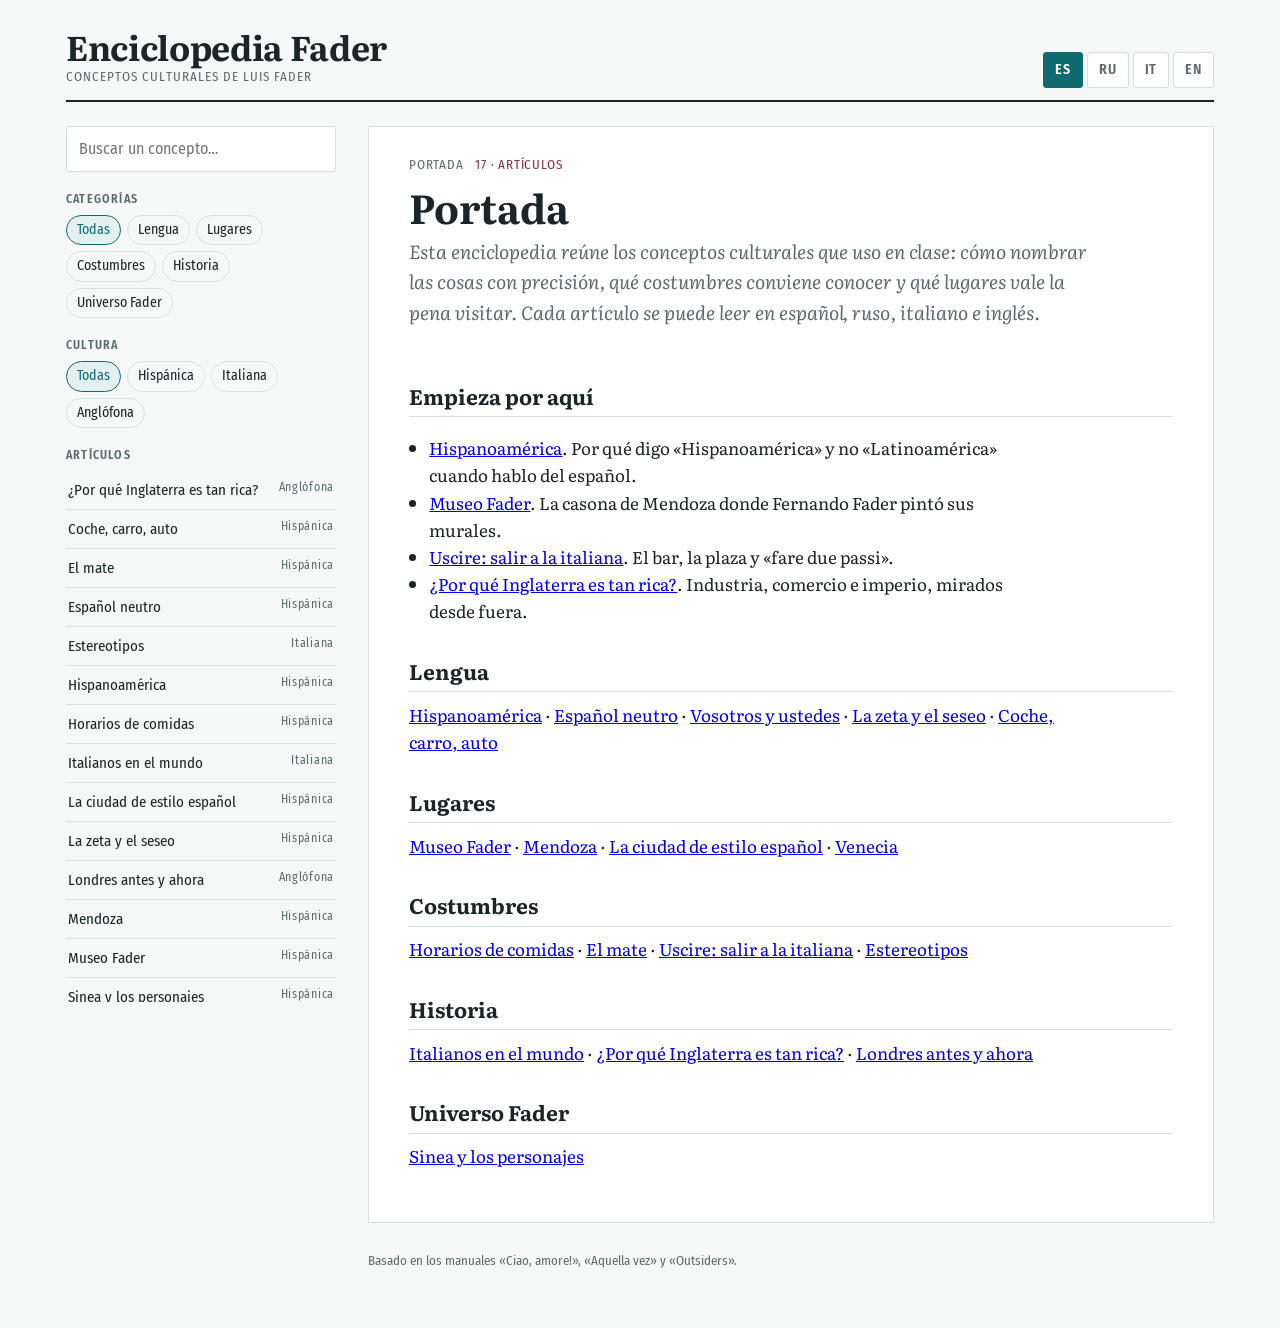
==== index.html @ 4ddae59d "Añade la Enciclopedia Fader Sitio estilo Wikipedia con 17 conceptos culturales en español, ruso, ita" ====
<!doctype html>
<html lang="es">
<head>
<meta charset="utf-8">
<meta name="viewport" content="width=device-width, initial-scale=1, viewport-fit=cover">
<title>Enciclopedia Fader</title>
<link rel="preconnect" href="https://fonts.googleapis.com">
<link rel="stylesheet" href="https://fonts.googleapis.com/css2?family=Literata:ital,opsz,wght@0,7..72,400;0,7..72,600;0,7..72,700;1,7..72,400&family=Fira+Sans+Condensed:wght@400;500;600&display=swap">
<style>
/* Layout: encyclopedia — left index rail (search, categories, entries) + reading column with infobox, like a reference work */
:root{
  --paper:#f6f8f8; --sheet:#ffffff; --ink:#1b2426; --muted:#5b6a6d; --rule:#d5dfe0;
  --lagoon:#0f6b6e; --lagoon-soft:#e3f0f0; --wine:#8a2e3b;
  --serif:"Literata", Georgia, "Times New Roman", serif;
  --ui:"Fira Sans Condensed", "Arial Narrow", system-ui, sans-serif;
}
@media (prefers-color-scheme: dark){:root:not([data-theme="light"]){
  --paper:#111718; --sheet:#182022; --ink:#e4ecec; --muted:#9aabad; --rule:#2c3a3c;
  --lagoon:#5cc3c4; --lagoon-soft:#1d3335; --wine:#e08a96; color-scheme:dark}}
:root[data-theme="dark"]{
  --paper:#111718; --sheet:#182022; --ink:#e4ecec; --muted:#9aabad; --rule:#2c3a3c;
  --lagoon:#5cc3c4; --lagoon-soft:#1d3335; --wine:#e08a96; color-scheme:dark}
*{box-sizing:border-box}
body{background:var(--paper);color:var(--ink);font-family:var(--serif);font-size:17px;line-height:1.6}
.wrap{max-width:1180px;margin:0 auto;padding-left:max(16px,env(safe-area-inset-left,0px));padding-right:max(16px,env(safe-area-inset-right,0px));padding-block:20px 48px}
header.top{display:flex;flex-wrap:wrap;align-items:flex-end;justify-content:space-between;gap:12px 24px;border-bottom:2px solid var(--ink);padding-bottom:12px;margin-bottom:24px}
.brand{display:flex;flex-direction:column;gap:2px;text-decoration:none;color:var(--ink)}
.brand b{font-size:clamp(26px,4vw,34px);font-weight:700;letter-spacing:-.01em;line-height:1.1}
.brand span{font-family:var(--ui);font-size:13px;letter-spacing:.08em;text-transform:uppercase;color:var(--muted)}
.langs{display:flex;gap:4px;font-family:var(--ui)}
.langs button{font:inherit;font-size:14px;font-weight:600;letter-spacing:.06em;border:1px solid var(--rule);background:var(--sheet);color:var(--muted);padding:6px 11px;cursor:pointer;border-radius:3px}
.langs button[aria-pressed="true"]{background:var(--lagoon);border-color:var(--lagoon);color:var(--sheet)}
.langs button:focus-visible,.entry:focus-visible,.chip:focus-visible,a:focus-visible,input:focus-visible{outline:2px solid var(--wine);outline-offset:2px}
.grid{display:grid;grid-template-columns:270px minmax(0,1fr);gap:32px;align-items:start}
@media (max-width:820px){.grid{grid-template-columns:minmax(0,1fr)}}
aside.rail{display:flex;flex-direction:column;gap:18px;font-family:var(--ui);position:sticky;top:calc(env(safe-area-inset-top,0px) + 12px);max-height:calc(100vh - 24px);overflow:auto}
@media (max-width:820px){aside.rail{position:static;max-height:none}}
.search{width:100%;font:inherit;font-size:16px;padding:9px 12px;border:1px solid var(--rule);background:var(--sheet);color:var(--ink);border-radius:3px}
.label{font-size:12px;font-weight:600;letter-spacing:.1em;text-transform:uppercase;color:var(--muted);margin:0 0 6px}
.chips{display:flex;flex-wrap:wrap;gap:6px}
.chip{font:inherit;font-size:14px;border:1px solid var(--rule);background:transparent;color:var(--ink);padding:3px 10px;border-radius:999px;cursor:pointer}
.chip[aria-pressed="true"]{background:var(--lagoon-soft);border-color:var(--lagoon);color:var(--lagoon)}
.entries{list-style:none;margin:0;padding:0;display:flex;flex-direction:column}
.entry{display:flex;justify-content:space-between;gap:8px;width:100%;text-align:left;font:inherit;font-size:15px;background:none;border:0;border-bottom:1px solid var(--rule);padding:7px 2px;color:var(--ink);cursor:pointer}
.entry small{color:var(--muted);font-size:12px;letter-spacing:.06em;white-space:nowrap}
.entry[aria-current="true"]{color:var(--lagoon);font-weight:600}
.empty{color:var(--muted);font-size:14px;padding:8px 0}
main article{background:var(--sheet);border:1px solid var(--rule);padding:28px clamp(18px,4vw,40px) 36px;min-width:0}
.crumb{font-family:var(--ui);font-size:13px;letter-spacing:.06em;text-transform:uppercase;color:var(--muted);display:flex;flex-wrap:wrap;gap:6px 12px}
.crumb .tag{color:var(--wine)}
h1{font-size:clamp(28px,4.4vw,40px);line-height:1.15;margin:8px 0 6px;text-wrap:balance;font-weight:700}
.lede{font-size:19px;color:var(--muted);font-style:italic;margin:0 0 22px;max-width:62ch}
.body{display:flow-root}
.infobox{float:right;width:min(280px,100%);margin:0 0 18px 26px;border:1px solid var(--rule);background:var(--paper);font-family:var(--ui);font-size:14px}
@media (max-width:560px){.infobox{float:none;margin:0 0 18px}}
.infobox h3{margin:0;padding:8px 12px;background:var(--lagoon);color:var(--sheet);font-size:14px;letter-spacing:.06em;text-transform:uppercase;font-weight:600}
.infobox dl{margin:0;padding:6px 12px 10px;display:grid;grid-template-columns:auto 1fr;gap:6px 12px}
.infobox dt{color:var(--muted)}
.infobox dd{margin:0}
.body p{max-width:66ch;margin:0 0 1em}
.body h2{font-size:21px;margin:1.4em 0 .4em;padding-bottom:4px;border-bottom:1px solid var(--rule);text-wrap:balance}
.body blockquote{margin:1em 0;padding:10px 16px;border-left:3px solid var(--wine);background:var(--lagoon-soft);max-width:62ch}
.body ul{max-width:62ch;padding-left:1.2em}
.see{margin-top:28px;padding-top:12px;border-top:1px solid var(--rule);font-family:var(--ui);font-size:15px;display:flex;flex-wrap:wrap;gap:8px 16px;align-items:baseline}
.see a{color:var(--lagoon);text-decoration:none;border-bottom:1px solid currentColor}
.src{font-family:var(--ui);font-size:13px;color:var(--muted);margin-top:14px}
footer{font-family:var(--ui);font-size:13px;color:var(--muted);margin-top:28px}
@media (prefers-reduced-motion:no-preference){main article{animation:in .25s ease-out}@keyframes in{from{transform:translateY(4px)}to{transform:none}}}
</style>
</head>
<body>
<div class="wrap">
  <header class="top">
    <a class="brand" href="#inicio" id="brand"><b id="siteName">Enciclopedia Fader</b><span id="siteSub"></span></a>
    <div class="langs" role="group" aria-label="Language">
      <button type="button" data-l="es">ES</button>
      <button type="button" data-l="ru">RU</button>
      <button type="button" data-l="it">IT</button>
      <button type="button" data-l="en">EN</button>
    </div>
  </header>
  <div class="grid">
    <aside class="rail">
      <input id="q" class="search" type="search" autocomplete="off">
      <div><p class="label" id="lblCat"></p><div class="chips" id="cats"></div></div>
      <div><p class="label" id="lblCult"></p><div class="chips" id="cults"></div></div>
      <div><p class="label" id="lblList"></p><ul class="entries" id="list"></ul></div>
    </aside>
    <main><article id="art"></article><footer id="foot"></footer></main>
  </div>
</div>

<script>
const UI={
 es:{sub:"Conceptos culturales de Luis Fader",search:"Buscar un concepto…",cat:"Categorías",cult:"Cultura",list:"Artículos",all:"Todas",none:"No hay artículos con ese filtro.",see:"Véase también",src:"Fuente",home:"Portada",foot:"Basado en los manuales «Ciao, amore!», «Aquella vez» y «Outsiders».",
  cats:{lengua:"Lengua",lugares:"Lugares",costumbres:"Costumbres",historia:"Historia",universo:"Universo Fader"},cults:{es:"Hispánica",it:"Italiana",en:"Anglófona"},
  intro:"Esta enciclopedia reúne los conceptos culturales que uso en clase: cómo nombrar las cosas con precisión, qué costumbres conviene conocer y qué lugares vale la pena visitar. Cada artículo se puede leer en español, ruso, italiano e inglés.",
  start:"Empieza por aquí"},
 ru:{sub:"Культурные понятия Луиса Фадера",search:"Найти понятие…",cat:"Разделы",cult:"Культура",list:"Статьи",all:"Все",none:"Нет статей с таким фильтром.",see:"См. также",src:"Источник",home:"Главная",foot:"На основе учебников «Ciao, amore!», «Aquella vez» и «Outsiders».",
  cats:{lengua:"Язык",lugares:"Места",costumbres:"Обычаи",historia:"История",universo:"Мир Фадера"},cults:{es:"Испаноязычная",it:"Итальянская",en:"Англоязычная"},
  intro:"Эта энциклопедия собирает культурные понятия, которые я использую на уроках: как точно называть вещи, какие обычаи полезно знать и какие места стоит посетить. Каждую статью можно прочитать на испанском, русском, итальянском и английском.",
  start:"С чего начать"},
 it:{sub:"Concetti culturali di Luis Fader",search:"Cerca un concetto…",cat:"Categorie",cult:"Cultura",list:"Voci",all:"Tutte",none:"Nessuna voce con questo filtro.",see:"Vedi anche",src:"Fonte",home:"Pagina principale",foot:"Basato sui manuali «Ciao, amore!», «Aquella vez» e «Outsiders».",
  cats:{lengua:"Lingua",lugares:"Luoghi",costumbres:"Costumi",historia:"Storia",universo:"Universo Fader"},cults:{es:"Ispanica",it:"Italiana",en:"Anglofona"},
  intro:"Questa enciclopedia raccoglie i concetti culturali che uso in classe: come chiamare le cose con precisione, quali usanze conviene conoscere e quali luoghi vale la pena visitare. Ogni voce si può leggere in spagnolo, russo, italiano e inglese.",
  start:"Da dove cominciare"},
 en:{sub:"Cultural concepts by Luis Fader",search:"Search a concept…",cat:"Categories",cult:"Culture",list:"Articles",all:"All",none:"No articles match this filter.",see:"See also",src:"Source",home:"Main page",foot:"Based on the textbooks “Ciao, amore!”, “Aquella vez” and “Outsiders”.",
  cats:{lengua:"Language",lugares:"Places",costumbres:"Customs",historia:"History",universo:"Fader universe"},cults:{es:"Hispanic",it:"Italian",en:"English-speaking"},
  intro:"This encyclopedia collects the cultural concepts I use in class: how to name things precisely, which customs are worth knowing and which places are worth visiting. Every article can be read in Spanish, Russian, Italian and English.",
  start:"Start here"}
};

const A=[
{id:"hispanoamerica",cat:"lengua",cult:"es",src:"Aquella vez 1 · Unidad 1, 3 y 4",see:["vosotros-ustedes","seseo","espanol-neutro"],
 box:{es:[["Abarca","Países americanos de lengua española"],["No incluye","Brasil, Haití, Guayana Francesa"],["Términos vecinos","Iberoamérica, Latinoamérica"],["Norma","Diccionario panhispánico de dudas"]],
      ru:[["Охватывает","Испаноязычные страны Америки"],["Не включает","Бразилию, Гаити, Французскую Гвиану"],["Близкие термины","Ибероамерика, Латинская Америка"],["Норма","Diccionario panhispánico de dudas"]],
      it:[["Comprende","Paesi americani di lingua spagnola"],["Non include","Brasile, Haiti, Guyana francese"],["Termini vicini","Iberoamerica, America Latina"],["Norma","Diccionario panhispánico de dudas"]],
      en:[["Covers","Spanish-speaking countries of the Americas"],["Excludes","Brazil, Haiti, French Guiana"],["Related terms","Ibero-America, Latin America"],["Standard","Diccionario panhispánico de dudas"]]},
 t:{es:{h:"Hispanoamérica",l:"Por qué digo «Hispanoamérica» y no «Latinoamérica» cuando hablo del español.",b:`<p>Cuando hablamos de la lengua española, el término preciso es <b>Hispanoamérica</b>: el conjunto de países americanos donde se habla español, de México a Argentina, más Cuba, Puerto Rico y República Dominicana.</p><p><b>Latinoamérica</b> es un concepto más amplio. Reúne a los países americanos de lenguas latinas: español, portugués y francés. Por eso incluye a Brasil y a Haití, donde no se habla español. El término nació en el siglo XIX en el ámbito francés. <b>Iberoamérica</b> suma Hispanoamérica y Brasil, y a veces también España y Portugal.</p><blockquote>La RAE recomienda usar «Hispanoamérica» para referirse solo a los países de lengua española, e «Iberoamérica» si se incluye Brasil.</blockquote><h2>En clase</h2><p>En mis manuales escribo «en España se usa vosotros; en Hispanoamérica, ustedes» o «la zeta se pronuncia como S en Hispanoamérica». Decir «en Latinoamérica» en esas frases sería incorrecto: en Brasil no se dice «ustedes» porque allí se habla portugués.</p>`},
    ru:{h:"Испанская Америка (Hispanoamérica)",l:"Почему, говоря об испанском языке, я говорю «Hispanoamérica», а не «Latinoamérica».",b:`<p>Когда речь идёт об испанском языке, точный термин — <b>Hispanoamérica</b> (Испанская Америка): страны Америки, где говорят по-испански, от Мексики до Аргентины, а также Куба, Пуэрто-Рико и Доминиканская Республика.</p><p><b>Latinoamérica</b> (Латинская Америка) — понятие шире. Оно объединяет страны Америки с романскими языками: испанским, португальским и французским. Поэтому сюда входят Бразилия и Гаити, где по-испански не говорят. Термин возник в XIX веке во французской среде. <b>Iberoamérica</b> (Ибероамерика) — это Испанская Америка плюс Бразилия, иногда также Испания и Португалия.</p><blockquote>Испанская королевская академия рекомендует говорить «Hispanoamérica», когда речь только об испаноязычных странах, и «Iberoamérica», если включается Бразилия.</blockquote><h2>На уроке</h2><p>В учебниках я пишу: «в Испании говорят vosotros, в Испанской Америке — ustedes» или «буква Z в Испанской Америке читается как S». Сказать здесь «в Латинской Америке» было бы неверно: в Бразилии не говорят «ustedes», там говорят по-португальски.</p>`},
    it:{h:"Ispanoamerica",l:"Perché quando parlo dello spagnolo dico «Ispanoamerica» e non «America Latina».",b:`<p>Quando parliamo della lingua spagnola, il termine preciso è <b>Ispanoamerica</b> (in spagnolo <i>Hispanoamérica</i>): l’insieme dei paesi americani in cui si parla spagnolo, dal Messico all’Argentina, più Cuba, Porto Rico e Repubblica Dominicana.</p><p><b>America Latina</b> è un concetto più ampio. Riunisce i paesi americani di lingue neolatine: spagnolo, portoghese e francese. Per questo include il Brasile e Haiti, dove non si parla spagnolo. Il termine nasce nell’Ottocento in ambito francese. <b>Iberoamerica</b> somma l’Ispanoamerica e il Brasile, a volte anche Spagna e Portogallo.</p><blockquote>La Real Academia Española consiglia «Hispanoamérica» per i soli paesi di lingua spagnola e «Iberoamérica» se si include il Brasile.</blockquote><h2>In classe</h2><p>Nei miei manuali scrivo «in Spagna si usa vosotros; in Ispanoamerica, ustedes». Dire qui «in America Latina» sarebbe sbagliato: in Brasile non si dice «ustedes», perché si parla portoghese.</p>`},
    en:{h:"Spanish America (Hispanoamérica)",l:"Why I say “Hispanoamérica” and not “Latin America” when talking about Spanish.",b:`<p>When we talk about the Spanish language, the precise term is <b>Hispanoamérica</b> (Spanish America): the countries of the Americas where Spanish is spoken, from Mexico to Argentina, plus Cuba, Puerto Rico and the Dominican Republic.</p><p><b>Latin America</b> is a broader idea. It groups the American countries that speak Romance languages: Spanish, Portuguese and French. That is why it includes Brazil and Haiti, where Spanish is not spoken. The term was coined in the 19th century in French circles. <b>Ibero-America</b> adds Brazil to Spanish America, and sometimes Spain and Portugal too.</p><blockquote>The Royal Spanish Academy recommends “Hispanoamérica” for the Spanish-speaking countries only, and “Iberoamérica” when Brazil is included.</blockquote><h2>In class</h2><p>In my textbooks I write “Spain uses vosotros; Spanish America uses ustedes”. Saying “Latin America” there would be wrong: nobody in Brazil says “ustedes”, because Brazilians speak Portuguese.</p>`}}},

{id:"museo-fader",cat:"lugares",cult:"es",src:"Gobierno de Mendoza",see:["mendoza","sinea"],
 box:{es:[["Nombre oficial","Museo Provincial de Bellas Artes Emiliano Guiñazú – Casa de Fader"],["Lugar","Mayor Drummond, Luján de Cuyo (Mendoza)"],["Casa","Construida en 1892"],["Murales","Fernando Fader, 1905–1906"],["Museo desde","1951"]],
      ru:[["Название","Провинциальный музей изящных искусств им. Эмилиано Гиньясу – Дом Фадера"],["Место","Майор-Драммонд, Лухан-де-Куйо (Мендоса)"],["Дом","Построен в 1892 г."],["Фрески","Фернандо Фадер, 1905–1906"],["Музей с","1951 г."]],
      it:[["Nome ufficiale","Museo Provincial de Bellas Artes Emiliano Guiñazú – Casa de Fader"],["Luogo","Mayor Drummond, Luján de Cuyo (Mendoza)"],["Casa","Costruita nel 1892"],["Murales","Fernando Fader, 1905–1906"],["Museo dal","1951"]],
      en:[["Official name","Emiliano Guiñazú Provincial Fine Arts Museum – Fader House"],["Location","Mayor Drummond, Luján de Cuyo (Mendoza)"],["House","Built in 1892"],["Murals","Fernando Fader, 1905–1906"],["Museum since","1951"]]},
 t:{es:{h:"Museo Fader",l:"La casona de Mendoza donde Fernando Fader pintó sus murales.",b:`<p>El <b>Museo Emiliano Guiñazú – Casa de Fader</b> está en Mayor Drummond, Luján de Cuyo, en la provincia de Mendoza (Argentina). Es una casona de fin del siglo XIX que el terrateniente Emiliano Guiñazú usaba como casa de verano, rodeada de un gran parque.</p><p>Entre 1905 y 1906 el pintor <b>Fernando Fader</b> decoró la casa con murales en el hall y en la piscina interior. Fader había nacido en Burdeos en 1882 y llegó a Mendoza de niño. Mientras pintaba, conoció a Adela Guiñazú, la hija del dueño, y se casó con ella.</p><p>En 1940 la viuda de Guiñazú donó la casa a la provincia. El museo abrió en 1951 y hoy conserva la colección más grande de obras de Fader. Estuvo cerrado desde 2012 por el deterioro del edificio y reabrió tras una larga restauración.</p><h2>Por qué lo menciono</h2><p>Comparto el apellido Fader, así que el museo es para mí un lugar especial. Además es un buen ejemplo para hablar de arte, inmigración europea y patrimonio en Hispanoamérica.</p>`},
    ru:{h:"Музей Фадера",l:"Усадьба в Мендосе, где Фернандо Фадер написал свои фрески.",b:`<p><b>Музей Эмилиано Гиньясу – Дом Фадера</b> находится в Майор-Драммонде (Лухан-де-Куйо, провинция Мендоса, Аргентина). Это усадьба конца XIX века с большим парком, которую землевладелец Эмилиано Гиньясу использовал как летний дом.</p><p>В 1905–1906 годах художник <b>Фернандо Фадер</b> расписал фресками холл и внутренний бассейн. Фадер родился в Бордо в 1882 году и ребёнком приехал в Мендосу. Работая в доме, он познакомился с дочерью хозяина, Аделой Гиньясу, и женился на ней.</p><p>В 1940 году вдова Гиньясу подарила дом провинции. Музей открылся в 1951 году и хранит самую большую коллекцию работ Фадера. С 2012 года он был закрыт из-за состояния здания и открылся снова после долгой реставрации.</p><h2>Почему я о нём говорю</h2><p>У меня та же фамилия — Фадер, поэтому этот музей для меня особенный. Кроме того, это хороший повод поговорить об искусстве, европейской иммиграции и культурном наследии Испанской Америки.</p>`},
    it:{h:"Museo Fader",l:"La villa di Mendoza dove Fernando Fader dipinse i suoi murales.",b:`<p>Il <b>Museo Emiliano Guiñazú – Casa de Fader</b> si trova a Mayor Drummond, Luján de Cuyo, nella provincia di Mendoza (Argentina). È una villa di fine Ottocento, circondata da un grande parco, che il proprietario terriero Emiliano Guiñazú usava come casa estiva.</p><p>Tra il 1905 e il 1906 il pittore <b>Fernando Fader</b> decorò l’atrio e la piscina interna con dei murales. Fader era nato a Bordeaux nel 1882 ed era arrivato a Mendoza da bambino. Mentre dipingeva conobbe Adela Guiñazú, la figlia del proprietario, e la sposò.</p><p>Nel 1940 la vedova di Guiñazú donò la casa alla provincia. Il museo aprì nel 1951 e oggi conserva la più grande collezione di opere di Fader. Chiuso dal 2012 per il degrado dell’edificio, ha riaperto dopo un lungo restauro.</p><h2>Perché lo cito</h2><p>Porto anch’io il cognome Fader, quindi per me è un luogo speciale. È anche un buon esempio per parlare di arte, emigrazione europea e patrimonio in Ispanoamerica.</p>`},
    en:{h:"Fader Museum",l:"The Mendoza mansion where Fernando Fader painted his murals.",b:`<p>The <b>Emiliano Guiñazú Museum – Fader House</b> is in Mayor Drummond, Luján de Cuyo, in the province of Mendoza, Argentina. It is a late-19th-century mansion with a large park, which the landowner Emiliano Guiñazú used as a summer house.</p><p>In 1905–1906 the painter <b>Fernando Fader</b> decorated the hall and the indoor pool with murals. Fader was born in Bordeaux in 1882 and came to Mendoza as a child. While working there he met the owner’s daughter, Adela Guiñazú, and married her.</p><p>In 1940 Guiñazú’s widow donated the house to the province. The museum opened in 1951 and holds the largest collection of Fader’s work. It was closed from 2012 because of the state of the building and reopened after a long restoration.</p><h2>Why I mention it</h2><p>I share the surname Fader, so the museum is special to me. It is also a good way into art, European immigration and heritage in Spanish America.</p>`}}},

{id:"mendoza",cat:"lugares",cult:"es",src:"Ciao, amore! A1 · Unità 2; Outsiders · Unit 10",see:["museo-fader","italiani-nel-mondo"],
 box:{es:[["País","Argentina"],["Paisaje","Cordillera de los Andes, viñedos"],["Vino","Malbec"],["En los manuales","Ciudad natal de Roberto y de Luciano"]],ru:[["Страна","Аргентина"],["Пейзаж","Анды, виноградники"],["Вино","Мальбек"],["В учебниках","Родной город Роберто и Лучано"]],it:[["Paese","Argentina"],["Paesaggio","Cordigliera delle Ande, vigneti"],["Vino","Malbec"],["Nei manuali","Città natale di Roberto e Luciano"]],en:[["Country","Argentina"],["Landscape","The Andes, vineyards"],["Wine","Malbec"],["In the textbooks","Home town of Roberto and Luciano"]]},
 t:{es:{h:"Mendoza",l:"Montañas, viñedos y sol: la ciudad que aparece en los tres manuales.",b:`<p>Mendoza está al oeste de Argentina, al pie de la cordillera de los Andes. Cerca está el Aconcagua, la montaña más alta de América. La región es famosa por sus viñedos y por el vino <b>Malbec</b>.</p><p>Es una ciudad seca y luminosa, con mucho sol, plazas, parques y acequias en las calles. En el manual de italiano Roberto la resume así: Venecia es mágica, Roma es antigua y Mendoza es luminosa.</p><p>En <i>Outsiders</i>, Luciano compara Mendoza con Londres: es más pequeña, más tranquila, más soleada y más seca, y las montañas están mucho más cerca.</p>`},
    ru:{h:"Мендоса",l:"Горы, виноградники и солнце: город, который есть во всех трёх учебниках.",b:`<p>Мендоса находится на западе Аргентины, у подножия Анд. Рядом — Аконкагуа, самая высокая гора Америки. Регион знаменит виноградниками и вином <b>мальбек</b>.</p><p>Это сухой и светлый город: много солнца, площадей, парков и оросительных канавок вдоль улиц. В учебнике итальянского Роберто говорит: Венеция волшебная, Рим древний, а Мендоса светлая.</p><p>В <i>Outsiders</i> Лучано сравнивает Мендосу с Лондоном: она меньше, тише, солнечнее и суше, а горы гораздо ближе.</p>`},
    it:{h:"Mendoza",l:"Montagne, vigneti e sole: la città che compare in tutti e tre i manuali.",b:`<p>Mendoza si trova nell’ovest dell’Argentina, ai piedi della Cordigliera delle Ande. Vicino c’è l’Aconcagua, la montagna più alta d’America. La regione è famosa per i vigneti e per il vino <b>Malbec</b>.</p><p>È una città secca e luminosa, con molto sole, piazze, parchi e canaletti d’irrigazione lungo le strade. Nel manuale d’italiano Roberto la riassume così: Venezia è magica, Roma è antica e Mendoza è luminosa.</p><p>In <i>Outsiders</i> Luciano confronta Mendoza con Londra: è più piccola, più tranquilla, più soleggiata e più secca, e le montagne sono molto più vicine.</p>`},
    en:{h:"Mendoza",l:"Mountains, vineyards and sun: the city that appears in all three textbooks.",b:`<p>Mendoza lies in western Argentina, at the foot of the Andes. Aconcagua, the highest mountain in the Americas, is nearby. The region is famous for its vineyards and its <b>Malbec</b> wine.</p><p>It is a dry, bright city with lots of sun, squares, parks and irrigation channels along the streets. In the Italian textbook Roberto sums it up: Venice is magical, Rome is ancient and Mendoza is bright.</p><p>In <i>Outsiders</i>, Luciano compares Mendoza with London: it is smaller, quieter, sunnier and drier, and the mountains are much closer.</p>`}}},

{id:"espanol-neutro",cat:"lengua",cult:"es",src:"Aquella vez 1 · Prólogo",see:["hispanoamerica","lexico"],
 box:{es:[["Qué es","Una variedad sin marcas locales fuertes"],["Para qué","Que todo estudiante se sienta cómodo"]],ru:[["Что это","Вариант без ярких местных черт"],["Зачем","Чтобы любому ученику было удобно"]],it:[["Che cos’è","Una varietà senza tratti locali forti"],["A che serve","Far sentire a suo agio ogni studente"]],en:[["What it is","A variety without strong local features"],["Purpose","Every learner can feel at home"]]},
 t:{es:{h:"Español neutro",l:"Por qué mis manuales no eligen el español de un solo país.",b:`<p>El español se habla en más de veinte países y en cada uno hay diferencias de vocabulario, pronunciación y gramática. En <i>Aquella vez</i> elegí un <b>español neutro</b>: frases que se entienden en Madrid, en Ciudad de México y en Buenos Aires.</p><p>Neutro no significa artificial. Explico las diferencias cuando aparecen (vosotros y ustedes, coche y auto, la pronunciación de la zeta), para que el estudiante sepa que existen y pueda elegir su variante preferida.</p>`},
    ru:{h:"Нейтральный испанский",l:"Почему мои учебники не выбирают испанский одной страны.",b:`<p>На испанском говорят больше чем в двадцати странах, и в каждой есть различия в лексике, произношении и грамматике. В <i>Aquella vez</i> я выбрал <b>нейтральный испанский</b>: фразы, понятные и в Мадриде, и в Мехико, и в Буэнос-Айресе.</p><p>Нейтральный не значит искусственный. Я объясняю различия, когда они встречаются (vosotros и ustedes, coche и auto, произношение Z), чтобы ученик знал о них и мог выбрать свой вариант.</p>`},
    it:{h:"Spagnolo neutro",l:"Perché i miei manuali non scelgono lo spagnolo di un solo paese.",b:`<p>Lo spagnolo si parla in più di venti paesi e ognuno ha differenze di lessico, pronuncia e grammatica. In <i>Aquella vez</i> ho scelto uno <b>spagnolo neutro</b>: frasi che si capiscono a Madrid, a Città del Messico e a Buenos Aires.</p><p>Neutro non vuol dire artificiale. Spiego le differenze quando compaiono (vosotros e ustedes, coche e auto, la pronuncia della zeta), così lo studente sa che esistono e può scegliere la sua variante.</p>`},
    en:{h:"Neutral Spanish",l:"Why my textbooks don’t pick the Spanish of a single country.",b:`<p>Spanish is spoken in more than twenty countries, each with differences in vocabulary, pronunciation and grammar. In <i>Aquella vez</i> I chose a <b>neutral Spanish</b>: sentences understood in Madrid, Mexico City and Buenos Aires alike.</p><p>Neutral does not mean artificial. I explain the differences as they come up (vosotros and ustedes, coche and auto, how to say Z) so learners know they exist and can choose their preferred variety.</p>`}}},

{id:"vosotros-ustedes",cat:"lengua",cult:"es",src:"Aquella vez 1 · Unidad 1 y 3",see:["hispanoamerica","seseo"],
 box:{es:[["España","vosotros (informal) · ustedes (formal)"],["Hispanoamérica","ustedes para todo plural"]],ru:[["Испания","vosotros (на «ты») · ustedes (вежливо)"],["Испанская Америка","ustedes для любого множественного"]],it:[["Spagna","vosotros (informale) · ustedes (formale)"],["Ispanoamerica","ustedes per ogni plurale"]],en:[["Spain","vosotros (informal) · ustedes (formal)"],["Spanish America","ustedes for every plural"]]},
 t:{es:{h:"Vosotros y ustedes",l:"La gran diferencia gramatical entre España e Hispanoamérica.",b:`<p>En España, para hablar con dos o más amigos se usa <b>vosotros</b>: «¿Vosotros sois de Madrid?». <b>Ustedes</b> queda para situaciones formales.</p><p>En Hispanoamérica, <b>ustedes</b> se usa siempre para varias personas, con amigos o con desconocidos: «¿Ustedes son de Lima?». Vosotros prácticamente no se usa.</p><h2>Usted</h2><p>Con una sola persona, <b>usted</b> es la forma de respeto: con una persona mayor, con un profesor, en una tienda o en una entrevista.</p>`},
    ru:{h:"Vosotros и ustedes",l:"Главное грамматическое различие между Испанией и Испанской Америкой.",b:`<p>В Испании к двум и более друзьям обращаются <b>vosotros</b>: «¿Vosotros sois de Madrid?». <b>Ustedes</b> используют в официальной обстановке.</p><p>В Испанской Америке для нескольких людей всегда говорят <b>ustedes</b>, и с друзьями, и с незнакомыми: «¿Ustedes son de Lima?». Vosotros там почти не употребляют.</p><h2>Usted</h2><p>К одному человеку вежливо обращаются <b>usted</b>, как русское «вы»: к пожилому человеку, к преподавателю, в магазине или на собеседовании.</p>`},
    it:{h:"Vosotros e ustedes",l:"La grande differenza grammaticale tra Spagna e Ispanoamerica.",b:`<p>In Spagna, per parlare con due o più amici si usa <b>vosotros</b>, come il nostro «voi»: «¿Vosotros sois de Madrid?». <b>Ustedes</b> resta per le situazioni formali.</p><p>In Ispanoamerica si usa sempre <b>ustedes</b> per più persone, con amici o sconosciuti: «¿Ustedes son de Lima?». Vosotros praticamente non si usa.</p><h2>Usted</h2><p>Con una sola persona, <b>usted</b> è la forma di cortesia, come il nostro «Lei»: con una persona anziana, un professore, in un negozio.</p>`},
    en:{h:"Vosotros and ustedes",l:"The big grammar difference between Spain and Spanish America.",b:`<p>In Spain, you use <b>vosotros</b> to talk to two or more friends: “¿Vosotros sois de Madrid?”. <b>Ustedes</b> is kept for formal situations.</p><p>In Spanish America, <b>ustedes</b> is always used for several people, friends or strangers: “¿Ustedes son de Lima?”. Vosotros is practically never heard.</p><h2>Usted</h2><p>With one person, <b>usted</b> is the polite form: with an older person, a teacher, in a shop or at an interview.</p>`}}},

{id:"seseo",cat:"lengua",cult:"es",src:"Aquella vez 1 · Unidad 1 (El abecedario)",see:["vosotros-ustedes","hispanoamerica"],
 box:{es:[["Zeta en España","Como TH inglesa (zapato)"],["Zeta en Hispanoamérica","Como S (sapato)"],["Afecta a","z, y c ante e, i"]],ru:[["Z в Испании","Как английское TH"],["Z в Испанской Америке","Как S"],["Касается","z, а также c перед e, i"]],it:[["Zeta in Spagna","Come la TH inglese"],["Zeta in Ispanoamerica","Come una S"],["Riguarda","z, e c davanti a e, i"]],en:[["Z in Spain","Like English TH"],["Z in Spanish America","Like S"],["Applies to","z, and c before e, i"]]},
 t:{es:{h:"La zeta y el seseo",l:"Una letra, dos pronunciaciones correctas.",b:`<p>En gran parte de España la <b>z</b> (y la <b>c</b> ante e, i) se pronuncia con la lengua entre los dientes, como la TH del inglés <i>think</i>: <i>zapato, cena, cielo</i>.</p><p>En Hispanoamérica, en Canarias y en partes de Andalucía esas letras suenan como <b>S</b>. Este fenómeno se llama <b>seseo</b>, y por eso <i>casa</i> y <i>caza</i> suenan igual.</p><p>Las dos pronunciaciones son correctas. Lo importante es elegir una y ser coherente.</p>`},
    ru:{h:"Буква Z и сесео",l:"Одна буква, два правильных произношения.",b:`<p>В большей части Испании <b>z</b> (и <b>c</b> перед e, i) произносится с языком между зубами, как английское TH в <i>think</i>: <i>zapato, cena, cielo</i>.</p><p>В Испанской Америке, на Канарах и в части Андалусии эти буквы звучат как <b>S</b>. Это явление называется <b>сесео</b> (seseo), поэтому <i>casa</i> («дом») и <i>caza</i> («охота») звучат одинаково.</p><p>Оба варианта правильные. Важно выбрать один и придерживаться его.</p>`},
    it:{h:"La zeta e il seseo",l:"Una lettera, due pronunce corrette.",b:`<p>In gran parte della Spagna la <b>z</b> (e la <b>c</b> davanti a e, i) si pronuncia con la lingua tra i denti, come la TH dell’inglese <i>think</i>: <i>zapato, cena, cielo</i>.</p><p>In Ispanoamerica, nelle Canarie e in parte dell’Andalusia queste lettere suonano come una <b>S</b>. Il fenomeno si chiama <b>seseo</b>: per questo <i>casa</i> e <i>caza</i> («caccia») suonano uguali.</p><p>Entrambe le pronunce sono corrette. L’importante è sceglierne una ed essere coerenti. Attenzione: la zeta spagnola non suona mai come la z italiana di <i>pizza</i>.</p>`},
    en:{h:"The letter Z and seseo",l:"One letter, two correct pronunciations.",b:`<p>In most of Spain, <b>z</b> (and <b>c</b> before e, i) is said with the tongue between the teeth, like the TH in <i>think</i>: <i>zapato, cena, cielo</i>.</p><p>In Spanish America, the Canary Islands and parts of Andalusia these letters sound like <b>S</b>. This is called <b>seseo</b>, which is why <i>casa</i> (house) and <i>caza</i> (hunting) sound the same.</p><p>Both are correct. What matters is choosing one and being consistent.</p>`}}},

{id:"lexico",cat:"lengua",cult:"es",src:"Aquella vez 1 · Unidad 1",see:["espanol-neutro","hispanoamerica"],
 box:{es:[["España","coche"],["México","carro"],["Argentina","auto"]],ru:[["Испания","coche"],["Мексика","carro"],["Аргентина","auto"]],it:[["Spagna","coche"],["Messico","carro"],["Argentina","auto"]],en:[["Spain","coche"],["Mexico","carro"],["Argentina","auto"]]},
 t:{es:{h:"Coche, carro, auto",l:"El español no es igual en todos los países.",b:`<p>Una misma cosa puede tener nombres distintos según el país. El ejemplo clásico es el automóvil: <b>coche</b> en España, <b>carro</b> en México y <b>auto</b> en Argentina.</p><p>Pasa lo mismo con muchas palabras de la vida diaria: <i>ordenador</i> y <i>computadora</i>, <i>móvil</i> y <i>celular</i>, <i>zumo</i> y <i>jugo</i>, <i>patata</i> y <i>papa</i>, <i>mantequilla</i> y <i>manteca</i>. En mis manuales aparecen las dos formas para que el estudiante entienda a todos.</p>`},
    ru:{h:"Coche, carro, auto",l:"Испанский звучит по-разному в разных странах.",b:`<p>Одна и та же вещь может называться по-разному в зависимости от страны. Классический пример — машина: <b>coche</b> в Испании, <b>carro</b> в Мексике и <b>auto</b> в Аргентине.</p><p>Так же с многими бытовыми словами: <i>ordenador</i> и <i>computadora</i> (компьютер), <i>móvil</i> и <i>celular</i> (мобильный), <i>zumo</i> и <i>jugo</i> (сок), <i>patata</i> и <i>papa</i> (картофель). В учебниках я даю оба варианта, чтобы ученик понимал всех.</p>`},
    it:{h:"Coche, carro, auto",l:"Lo spagnolo non è uguale in tutti i paesi.",b:`<p>La stessa cosa può avere nomi diversi a seconda del paese. L’esempio classico è l’automobile: <b>coche</b> in Spagna, <b>carro</b> in Messico e <b>auto</b> in Argentina.</p><p>Succede con molte parole quotidiane: <i>ordenador</i> e <i>computadora</i> (computer), <i>móvil</i> e <i>celular</i> (cellulare), <i>zumo</i> e <i>jugo</i> (succo), <i>patata</i> e <i>papa</i>. Nei miei manuali compaiono entrambe le forme.</p>`},
    en:{h:"Coche, carro, auto",l:"Spanish is not the same in every country.",b:`<p>The same thing can have different names depending on the country. The classic example is the car: <b>coche</b> in Spain, <b>carro</b> in Mexico and <b>auto</b> in Argentina.</p><p>The same happens with many everyday words: <i>ordenador</i> and <i>computadora</i> (computer), <i>móvil</i> and <i>celular</i> (mobile phone), <i>zumo</i> and <i>jugo</i> (juice), <i>patata</i> and <i>papa</i> (potato). My textbooks give both forms so learners understand everyone.</p>`}}},

{id:"horarios",cat:"costumbres",cult:"es",src:"Aquella vez 1 · Unidad 2 y 3",see:["mate","ciudad-hispana"],
 box:{es:[["Almuerzo en España","13:30–15:30"],["Almuerzo en Hispanoamérica","12:00–14:00"],["Cena en España","21:00–23:00"],["Cena en Hispanoamérica","19:00–21:00"],["Merienda","España, Argentina, Uruguay"]],ru:[["Обед в Испании","13:30–15:30"],["Обед в Исп. Америке","12:00–14:00"],["Ужин в Испании","21:00–23:00"],["Ужин в Исп. Америке","19:00–21:00"],["Полдник","Испания, Аргентина, Уругвай"]],it:[["Pranzo in Spagna","13:30–15:30"],["Pranzo in Ispanoamerica","12:00–14:00"],["Cena in Spagna","21:00–23:00"],["Cena in Ispanoamerica","19:00–21:00"],["Merienda","Spagna, Argentina, Uruguay"]],en:[["Lunch in Spain","13:30–15:30"],["Lunch in Spanish America","12:00–14:00"],["Dinner in Spain","21:00–23:00"],["Dinner in Spanish America","19:00–21:00"],["Merienda","Spain, Argentina, Uruguay"]]},
 t:{es:{h:"Horarios de comidas",l:"Por qué en España se cena tan tarde.",b:`<p>En el mundo hispanohablante se come a horas diferentes. En <b>España</b> se almuerza tarde, entre las 13:30 y las 15:30, y se cena muy tarde, entre las 21:00 y las 23:00. En <b>Hispanoamérica</b> se almuerza entre las 12:00 y las 14:00 y se cena antes, entre las 19:00 y las 21:00.</p><p>Una razón es el reloj: España usa el horario de Europa Central, aunque geográficamente le correspondería otro. Por eso el sol se pone tarde y en verano se cena con luz.</p><h2>La merienda</h2><p>En España, Argentina y Uruguay es común la <b>merienda</b>, entre las 17:00 y las 19:00: café, té o leche con galletas o un bocadillo. En México o Colombia no es tan habitual.</p>`},
    ru:{h:"Время приёма пищи",l:"Почему в Испании ужинают так поздно.",b:`<p>В испаноязычном мире едят в разное время. В <b>Испании</b> обедают поздно, с 13:30 до 15:30, а ужинают очень поздно, с 21:00 до 23:00. В <b>Испанской Америке</b> обедают с 12:00 до 14:00, а ужинают раньше, с 19:00 до 21:00.</p><p>Одна из причин — часы: Испания живёт по центральноевропейскому времени, хотя географически ей подходит другое. Поэтому солнце садится поздно, и летом ужинают ещё при свете.</p><h2>Полдник (merienda)</h2><p>В Испании, Аргентине и Уругвае принят <b>полдник</b> между 17:00 и 19:00: кофе, чай или молоко с печеньем или бутербродом. В Мексике и Колумбии это не так распространено.</p>`},
    it:{h:"Orari dei pasti",l:"Perché in Spagna si cena così tardi.",b:`<p>Nel mondo ispanofono si mangia a orari diversi. In <b>Spagna</b> si pranza tardi, tra le 13:30 e le 15:30, e si cena molto tardi, tra le 21:00 e le 23:00. In <b>Ispanoamerica</b> si pranza tra le 12:00 e le 14:00 e si cena prima, tra le 19:00 e le 21:00.</p><p>Una ragione è l’orologio: la Spagna usa il fuso dell’Europa centrale, anche se geograficamente gliene spetterebbe un altro. Per questo il sole tramonta tardi e d’estate si cena con la luce.</p><h2>La merienda</h2><p>In Spagna, Argentina e Uruguay è comune la <b>merienda</b>, una merenda tra le 17:00 e le 19:00: caffè, tè o latte con biscotti o un panino.</p>`},
    en:{h:"Mealtimes",l:"Why people in Spain have dinner so late.",b:`<p>Spanish speakers eat at different times. In <b>Spain</b> lunch is late, between 13:30 and 15:30, and dinner is very late, between 21:00 and 23:00. In <b>Spanish America</b> lunch is between 12:00 and 14:00 and dinner earlier, between 19:00 and 21:00.</p><p>One reason is the clock: Spain uses Central European Time, although geography would suggest another zone. So the sun sets late, and in summer people have dinner in daylight.</p><h2>Merienda</h2><p>In Spain, Argentina and Uruguay the <b>merienda</b> is common between 17:00 and 19:00: coffee, tea or milk with biscuits or a sandwich. It is less usual in Mexico or Colombia.</p>`}}},

{id:"ciudad-hispana",cat:"lugares",cult:"es",src:"Aquella vez 1 · Unidad 4",see:["horarios","sinea"],
 box:{es:[["Centro","Plaza central"],["Cerca","Iglesia, casa de gobierno, cabildo"],["Unidad de medida","La cuadra"],["Plano","Calles rectas, en damero"]],ru:[["Центр","Главная площадь"],["Рядом","Церковь, здание правительства"],["Мера расстояния","Квартал (cuadra)"],["План","Прямые улицы, шахматная сетка"]],it:[["Centro","Piazza centrale"],["Vicino","Chiesa, palazzo del governo"],["Unità di misura","La cuadra (isolato)"],["Pianta","Strade dritte, a scacchiera"]],en:[["Centre","Main square"],["Nearby","Church, government house"],["Unit of distance","The cuadra (block)"],["Plan","Straight streets in a grid"]]},
 t:{es:{h:"La ciudad de estilo español",l:"Plaza central, cuadras y plazas aledañas.",b:`<p>Muchas ciudades de Hispanoamérica siguen un modelo que trajeron los españoles. Primero se elegía el lugar de la <b>plaza central</b>, el corazón de la ciudad. Alrededor se ponían la iglesia, la casa de gobierno y el mercado, y después se trazaban calles rectas y ordenadas.</p><p>Las calles forman <b>cuadras</b>: el tramo de calle entre dos esquinas. Por eso en Hispanoamérica se dan direcciones así: «el mercado está a dos cuadras de la plaza». Las plazas pequeñas cercanas se llaman <b>plazas aledañas</b>.</p>`},
    ru:{h:"Город испанского типа",l:"Главная площадь, кварталы и соседние площади.",b:`<p>Многие города Испанской Америки построены по модели, привезённой испанцами. Сначала выбирали место для <b>главной площади</b> — сердца города. Вокруг ставили церковь, здание правительства и рынок, а потом прокладывали прямые улицы.</p><p>Улицы образуют <b>cuadras</b> — отрезки улицы между двумя перекрёстками. Поэтому дорогу объясняют так: «рынок в двух кварталах от площади». Небольшие площади поблизости называют <b>plazas aledañas</b>.</p>`},
    it:{h:"La città di stile spagnolo",l:"Piazza centrale, cuadras e piazze vicine.",b:`<p>Molte città dell’Ispanoamerica seguono un modello portato dagli spagnoli. Prima si sceglieva il luogo della <b>piazza centrale</b>, il cuore della città. Intorno si mettevano la chiesa, il palazzo del governo e il mercato, poi si tracciavano strade dritte e ordinate.</p><p>Le strade formano <b>cuadras</b>: il tratto di strada tra due incroci. Per questo si danno indicazioni così: «il mercato è a due cuadras dalla piazza». Le piazzette vicine si chiamano <b>plazas aledañas</b>.</p>`},
    en:{h:"The Spanish-style city",l:"Main square, blocks and neighbouring squares.",b:`<p>Many cities in Spanish America follow a model brought by the Spanish. First they chose the site of the <b>main square</b>, the heart of the city. The church, the government house and the market went around it, then straight, orderly streets were laid out.</p><p>The streets form <b>cuadras</b>: the stretch of street between two corners. So directions sound like this: “the market is two cuadras from the square”. Small squares nearby are called <b>plazas aledañas</b>.</p>`}}},

{id:"mate",cat:"costumbres",cult:"es",src:"Aquella vez 1 · Unidad 1 y 5",see:["horarios","mendoza"],
 box:{es:[["Qué es","Infusión de yerba mate"],["Dónde","Argentina, Uruguay, Paraguay, sur de Brasil"],["Se toma con","Mate (recipiente) y bombilla"]],ru:[["Что это","Настой из листьев йерба-мате"],["Где","Аргентина, Уругвай, Парагвай, юг Бразилии"],["Пьют из","Калебасы через бомбилью"]],it:[["Che cos’è","Infuso di yerba mate"],["Dove","Argentina, Uruguay, Paraguay, sud del Brasile"],["Si beve con","Mate (recipiente) e bombilla"]],en:[["What it is","An infusion of yerba mate"],["Where","Argentina, Uruguay, Paraguay, southern Brazil"],["Drunk with","A gourd and a bombilla straw"]]},
 t:{es:{h:"El mate",l:"Una bebida que se comparte.",b:`<p>El <b>mate</b> es una infusión de hojas de yerba mate que se toma en un recipiente, también llamado mate, con una bombilla metálica. Es muy popular en Argentina, Uruguay y Paraguay.</p><p>Lo importante es que <b>se comparte</b>: una persona, el cebador, prepara el mate y lo pasa a cada uno del grupo, que lo toma y lo devuelve. Tomar mate con alguien es una forma de conversar, de pasar tiempo juntos y de dar la bienvenida.</p>`},
    ru:{h:"Мате",l:"Напиток, которым делятся.",b:`<p><b>Мате</b> — настой из листьев йерба-мате. Его пьют из сосуда, который тоже называется мате, через металлическую трубочку бомбилью. Он очень популярен в Аргентине, Уругвае и Парагвае.</p><p>Главное, что мате <b>пьют вместе</b>: один человек готовит его и по очереди передаёт каждому, тот выпивает и возвращает. Пить мате с кем-то — значит разговаривать, проводить время вместе и принимать гостя.</p>`},
    it:{h:"Il mate",l:"Una bevanda che si condivide.",b:`<p>Il <b>mate</b> è un infuso di foglie di yerba mate che si beve in un recipiente, anch’esso chiamato mate, con una cannuccia metallica, la bombilla. È molto diffuso in Argentina, Uruguay e Paraguay.</p><p>L’essenziale è che <b>si condivide</b>: una persona prepara il mate e lo passa a ciascuno del gruppo, che lo beve e lo restituisce. Bere un mate con qualcuno vuol dire chiacchierare, stare insieme e accogliere.</p>`},
    en:{h:"Mate",l:"A drink you share.",b:`<p><b>Mate</b> is an infusion of yerba mate leaves, drunk from a gourd (also called a mate) through a metal straw, the bombilla. It is very popular in Argentina, Uruguay and Paraguay.</p><p>The key thing is that <b>it is shared</b>: one person prepares the mate and passes it to each person in the group, who drinks and hands it back. Sharing mate means talking, spending time together and welcoming someone.</p>`}}},

{id:"italiani-nel-mondo",cat:"historia",cult:"it",src:"Ciao, amore! A1 · Unità 2",see:["mendoza","stereotipi"],
 box:{es:[["Destinos principales","Argentina, Brasil, Estados Unidos"],["Qué buscaban","Trabajo, pan, futuro"],["Huella","Apellidos, recetas, palabras"]],ru:[["Основные страны","Аргентина, Бразилия, США"],["Что искали","Работу, хлеб, будущее"],["След","Фамилии, рецепты, слова"]],it:[["Mete principali","Argentina, Brasile, Stati Uniti"],["Cosa cercavano","Lavoro, pane, futuro"],["Traccia","Cognomi, ricette, parole"]],en:[["Main destinations","Argentina, Brazil, United States"],["What they sought","Work, bread, a future"],["Legacy","Surnames, recipes, words"]]},
 t:{es:{h:"Italianos en el mundo",l:"La emigración italiana a Argentina, Brasil y Estados Unidos.",b:`<p>Entre fines del siglo XIX y mediados del XX, millones de italianos dejaron su país en busca de trabajo y de una vida nueva. Tres destinos fueron especialmente importantes: <b>Argentina</b>, <b>Brasil</b> y <b>Estados Unidos</b>.</p><p>En Argentina, y sobre todo en Buenos Aires, la huella es enorme: apellidos, ñoquis del 29, palabras del lunfardo y una forma de hablar con mucha entonación italiana. En Brasil el italiano se mezcló con el portugués, sobre todo en el sur y el sudeste. En Estados Unidos nacieron comunidades italoamericanas en Nueva York, Chicago, Boston o Filadelfia.</p><p>La cultura italiana en el mundo no es una copia de Italia: es una cultura viva, mezclada con otras lenguas.</p>`},
    ru:{h:"Итальянцы в мире",l:"Итальянская эмиграция в Аргентину, Бразилию и США.",b:`<p>С конца XIX до середины XX века миллионы итальянцев уехали из страны в поисках работы и новой жизни. Три направления были особенно важны: <b>Аргентина</b>, <b>Бразилия</b> и <b>США</b>.</p><p>В Аргентине, особенно в Буэнос-Айресе, итальянский след огромен: фамилии, ньокки 29-го числа, слова жаргона лунфардо и интонация, очень похожая на итальянскую. В Бразилии итальянский смешался с португальским, прежде всего на юге и юго-востоке. В США появились итало-американские общины в Нью-Йорке, Чикаго, Бостоне и Филадельфии.</p><p>Итальянская культура в мире — не копия Италии, а живая культура, смешанная с другими языками.</p>`},
    it:{h:"Italiani nel mondo",l:"L’emigrazione italiana in Argentina, Brasile e Stati Uniti.",b:`<p>Tra la fine dell’Ottocento e la metà del Novecento milioni di italiani lasciarono il loro paese in cerca di lavoro, pane e futuro. Tre mete furono molto importanti: l’<b>Argentina</b>, il <b>Brasile</b> e gli <b>Stati Uniti</b>.</p><p>In Argentina, soprattutto a Buenos Aires, la traccia è enorme: cognomi, gli gnocchi del 29, parole del lunfardo e un’intonazione molto italiana. In Brasile l’italiano incontrò il portoghese, soprattutto nel sud e nel sud-est. Negli Stati Uniti nacquero comunità italoamericane a New York, Chicago, Boston e Filadelfia.</p><p>La cultura italiana nel mondo non è una copia dell’Italia: è una cultura viva, mescolata con altre lingue.</p>`},
    en:{h:"Italians around the world",l:"Italian emigration to Argentina, Brazil and the United States.",b:`<p>Between the late 19th and mid-20th centuries, millions of Italians left their country looking for work and a new life. Three destinations mattered most: <b>Argentina</b>, <b>Brazil</b> and the <b>United States</b>.</p><p>In Argentina, especially Buenos Aires, the mark is huge: surnames, gnocchi on the 29th of each month, words of Lunfardo slang and an intonation that sounds very Italian. In Brazil Italian mixed with Portuguese, above all in the south and south-east. In the US, Italian-American communities grew in New York, Chicago, Boston and Philadelphia.</p><p>Italian culture abroad is not a copy of Italy: it is a living culture mixed with other languages.</p>`}}},

{id:"uscire",cat:"costumbres",cult:"it",src:"Ciao, amore! A1 · Unità 3, 7 e 8",see:["venezia","stereotipi"],
 box:{es:[["Lugares","El bar, la plaza, el centro"],["Expresión","fare due passi"],["Mañana","Un espresso en el bar"],["Domingo","Almuerzo en familia"]],ru:[["Места","Бар, площадь, центр"],["Выражение","fare due passi"],["Утро","Эспрессо в баре"],["Воскресенье","Семейный обед"]],it:[["Luoghi","Il bar, la piazza, il centro"],["Espressione","fare due passi"],["Mattina","Un espresso al bar"],["Domenica","Pranzo in famiglia"]],en:[["Places","The bar, the piazza, the centre"],["Expression","fare due passi"],["Morning","An espresso at the bar"],["Sunday","Family lunch"]]},
 t:{es:{h:"Uscire: salir a la italiana",l:"El bar, la plaza y «fare due passi».",b:`<p>Para muchos italianos <b>uscire</b> (salir) no es solo ir fuera de casa: es un estilo de vida. Se sale para tomar un café, pasear, encontrarse con amigos o comer algo juntos.</p><p>El <b>bar</b> italiano no es un lugar de copas: es donde se toma el espresso de pie por la mañana, se desayuna un cappuccino con un cornetto y se lee el periódico. La <b>piazza</b> es la sala de estar de la ciudad.</p><p>Pasear se dice <b>fare due passi</b>, literalmente «dar dos pasos». El domingo, muchas familias almuerzan juntas.</p>`},
    ru:{h:"Uscire: выходить по-итальянски",l:"Бар, площадь и «fare due passi».",b:`<p>Для многих итальянцев <b>uscire</b> (выходить) — это не просто выйти из дома, а образ жизни. Выходят, чтобы выпить кофе, прогуляться, встретиться с друзьями или вместе поесть.</p><p>Итальянский <b>бар</b> — не место для выпивки. Там утром стоя пьют эспрессо, завтракают капучино с корнетто и читают газету. <b>Пьяцца</b> — гостиная города.</p><p>Прогуляться по-итальянски — <b>fare due passi</b>, буквально «сделать два шага». По воскресеньям многие семьи обедают вместе.</p>`},
    it:{h:"Uscire",l:"Il bar, la piazza e «fare due passi».",b:`<p>Per molti italiani <b>uscire</b> non è solo andare fuori casa: è uno stile di vita. Si esce per prendere un caffè, fare una passeggiata, incontrare gli amici o mangiare qualcosa insieme.</p><p>Il <b>bar</b> è il posto dell’espresso al banco la mattina, del cappuccino con il cornetto e del giornale. La <b>piazza</b> è il salotto della città: bar, tavolini, negozi e persone che parlano senza fretta.</p><p>Passeggiare si dice anche <b>fare due passi</b>. La domenica molte famiglie pranzano insieme. Uscire è una piccola festa della vita.</p>`},
    en:{h:"Uscire: going out Italian-style",l:"The bar, the piazza and “fare due passi”.",b:`<p>For many Italians <b>uscire</b> (going out) is not just leaving the house: it is a way of life. People go out for a coffee, a stroll, to meet friends or to eat something together.</p><p>The Italian <b>bar</b> is not a pub. It is where you drink an espresso standing at the counter in the morning, have a cappuccino and a cornetto, and read the paper. The <b>piazza</b> is the city’s living room.</p><p>Going for a short walk is <b>fare due passi</b>, literally “taking two steps”. On Sundays many families have lunch together.</p>`}}},

{id:"venezia",cat:"lugares",cult:"it",src:"Ciao, amore! A1 · Unità 1–6 e 9",see:["uscire","sinea"],
 box:{es:[["Región","Véneto, noreste de Italia"],["Símbolos","Canales, góndolas, máscaras, puentes"],["Fiesta","El Carnaval"],["Desafíos","Turismo masivo, acqua alta"]],ru:[["Регион","Венето, северо-восток Италии"],["Символы","Каналы, гондолы, маски, мосты"],["Праздник","Карнавал"],["Проблемы","Массовый туризм, acqua alta"]],it:[["Regione","Veneto, nord-est d’Italia"],["Simboli","Canali, gondole, maschere, ponti"],["Festa","Il Carnevale"],["Sfide","Turismo di massa, acqua alta"]],en:[["Region","Veneto, north-east Italy"],["Symbols","Canals, gondolas, masks, bridges"],["Festival","Carnival"],["Challenges","Mass tourism, acqua alta"]]},
 t:{es:{h:"Venecia",l:"La ciudad del agua y de las máscaras, escenario de «Ciao, amore!».",b:`<p>Venecia es una ciudad única: en lugar de grandes calles tiene <b>canales</b>, y casi no hay coches porque la ciudad vive sobre el agua. Se camina por calles estrechas y se cruzan puentes; la plaza principal es <b>Piazza San Marco</b>.</p><p>La <b>máscara veneciana</b> es símbolo del Carnaval, pero en mi manual es más: Natalia, la veneciana, lleva su máscara clásica como parte de su historia.</p><p>Venecia también enfrenta problemas modernos: debe protegerse del turismo masivo y del <b>acqua alta</b>, las mareas altas que inundan la ciudad.</p>`},
    ru:{h:"Венеция",l:"Город воды и масок, где происходит действие «Ciao, amore!».",b:`<p>Венеция уникальна: вместо широких улиц здесь <b>каналы</b>, и машин почти нет, потому что город живёт на воде. Ходят по узким улочкам и мостам; главная площадь — <b>Пьяцца Сан-Марко</b>.</p><p><b>Венецианская маска</b> — символ карнавала, но в моём учебнике это больше: Наталья, венецианка, носит свою классическую маску как часть своей истории.</p><p>У Венеции есть и современные проблемы: город должен защищаться от массового туризма и от <b>acqua alta</b> — высокой воды, которая затапливает улицы.</p>`},
    it:{h:"Venezia",l:"La città dell’acqua e delle maschere, scenario di «Ciao, amore!».",b:`<p>Venezia è una città unica al mondo: invece di grandi strade ci sono i <b>canali</b>, e non ci sono macchine perché la città vive sull’acqua. Si cammina per calli strette e si attraversano ponti; la piazza principale è <b>Piazza San Marco</b>.</p><p>La <b>maschera veneziana</b> è il simbolo del Carnevale, ma nel mio manuale è di più: Natalia, la veneziana, porta la sua maschera classica come parte della sua storia.</p><p>Venezia deve anche proteggersi dal turismo di massa e dall’<b>acqua alta</b>, le maree che allagano la città.</p>`},
    en:{h:"Venice",l:"The city of water and masks, setting of “Ciao, amore!”.",b:`<p>Venice is unique: instead of big streets it has <b>canals</b>, and there are almost no cars because the city lives on the water. You walk along narrow alleys and over bridges; the main square is <b>Piazza San Marco</b>.</p><p>The <b>Venetian mask</b> is the symbol of Carnival, but in my textbook it means more: Natalia, the Venetian, wears her classic mask as part of her story.</p><p>Venice also faces modern problems: it must protect itself from mass tourism and from <b>acqua alta</b>, the high tides that flood the city.</p>`}}},

{id:"stereotipi",cat:"costumbres",cult:"it",src:"Ciao, amore! A1 · Unità 2",see:["italiani-nel-mondo","uscire"],
 box:{es:[["Qué es","Una idea simple sobre un pueblo"],["Ejemplos","Italianos y gestos, argentinos y tango"],["Actitud","Curiosidad, con cuidado"]],ru:[["Что это","Упрощённое представление о народе"],["Примеры","Итальянцы и жесты, аргентинцы и танго"],["Подход","Интерес, но осторожно"]],it:[["Che cos’è","Un’idea semplice su un popolo"],["Esempi","Italiani e gesti, argentini e tango"],["Atteggiamento","Curiosità, con attenzione"]],en:[["What it is","A simple idea about a people"],["Examples","Italians and gestures, Argentines and tango"],["Attitude","Curious, but careful"]]},
 t:{es:{h:"Estereotipos",l:"Simpáticos a veces, pero no siempre verdaderos.",b:`<p>Un estereotipo es una idea simple sobre un pueblo o una cultura. Se dice que todos los italianos hablan con las manos y aman la pasta, que todos los argentinos bailan tango, que los brasileños siempre están alegres o que los alemanes son muy puntuales.</p><p>Muchos tienen algo de verdad: en Italia se usan mucho los gestos y el tango es muy importante en Buenos Aires. Pero un país es grande y las personas no son todas iguales. En clase uso los estereotipos como punto de partida para conversar, nunca como conclusión.</p>`},
    ru:{h:"Стереотипы",l:"Иногда забавные, но не всегда правдивые.",b:`<p>Стереотип — упрощённое представление о народе или культуре. Говорят, что все итальянцы говорят руками и любят пасту, все аргентинцы танцуют танго, бразильцы всегда весёлые, а немцы очень пунктуальны.</p><p>Во многих есть доля правды: в Италии действительно много жестикулируют, а танго очень важно для Буэнос-Айреса. Но страна большая, и люди не одинаковые. На уроке я использую стереотипы как повод для разговора, а не как вывод.</p>`},
    it:{h:"Stereotipi",l:"A volte divertenti, ma non sempre veri.",b:`<p>Uno stereotipo è un’idea semplice su un popolo o su una cultura. Molti pensano che tutti gli italiani parlino con le mani e amino la pasta, che tutti gli argentini ballino il tango, che i brasiliani siano sempre allegri e i tedeschi molto puntuali.</p><p>Spesso c’è un fondo di verità: in Italia molte persone usano i gesti, e il tango è importante a Buenos Aires. Ma un paese è grande e le persone non sono tutte uguali. In classe uso gli stereotipi per cominciare una conversazione, mai per chiuderla.</p>`},
    en:{h:"Stereotypes",l:"Sometimes funny, but not always true.",b:`<p>A stereotype is a simple idea about a people or a culture. People say all Italians talk with their hands and love pasta, all Argentines dance tango, Brazilians are always cheerful and Germans are very punctual.</p><p>Many contain some truth: Italians do use a lot of gestures, and tango matters a great deal in Buenos Aires. But a country is big and people are not all the same. In class I use stereotypes to start a conversation, never to end it.</p>`}}},

{id:"inglaterra-riqueza",cat:"historia",cult:"en",src:"Outsiders · Prologue, Unit 6",see:["londres","stereotipi"],
 box:{es:[["Revolución Industrial","Siglos XVIII–XIX"],["Factores","Industria, comercio, finanzas, imperio"],["Hoy","Servicios, banca, universidades"]],ru:[["Промышленная революция","XVIII–XIX века"],["Факторы","Промышленность, торговля, финансы, империя"],["Сегодня","Услуги, банки, университеты"]],it:[["Rivoluzione industriale","Secoli XVIII–XIX"],["Fattori","Industria, commercio, finanza, impero"],["Oggi","Servizi, banche, università"]],en:[["Industrial Revolution","18th–19th centuries"],["Factors","Industry, trade, finance, empire"],["Today","Services, banking, universities"]]},
 t:{es:{h:"¿Por qué Inglaterra es tan rica?",l:"Industria, comercio e imperio, mirados desde fuera.",b:`<p>Mi manual de inglés se llama <i>Outsiders</i> porque no pretende elogiar la cultura inglesa en bloque, sino entender el mundo anglófono con curiosidad y con mirada propia.</p><p>La riqueza de Inglaterra tiene varias causas. La <b>Revolución Industrial</b> de los siglos XVIII y XIX trajo fábricas, máquinas y ferrocarriles. El <b>comercio</b> marítimo convirtió a Londres en un gran centro financiero. El <b>Imperio británico</b> aportó recursos y mercados, y esa historia también incluye conquista y explotación.</p><p>Hoy la economía depende sobre todo de los servicios: banca, tecnología, educación, turismo y cultura.</p>`},
    ru:{h:"Почему Англия так богата?",l:"Промышленность, торговля и империя — взгляд со стороны.",b:`<p>Мой учебник английского называется <i>Outsiders</i> («Посторонние»): его цель не восхвалять английскую культуру целиком, а понять англоязычный мир с интересом и собственным взглядом.</p><p>У богатства Англии несколько причин. <b>Промышленная революция</b> XVIII–XIX веков принесла фабрики, машины и железные дороги. Морская <b>торговля</b> сделала Лондон крупным финансовым центром. <b>Британская империя</b> дала ресурсы и рынки, и эта история включает также завоевания и эксплуатацию.</p><p>Сегодня экономика держится прежде всего на услугах: банках, технологиях, образовании, туризме и культуре.</p>`},
    it:{h:"Perché l’Inghilterra è così ricca?",l:"Industria, commercio e impero, visti da fuori.",b:`<p>Il mio manuale d’inglese si chiama <i>Outsiders</i> perché non vuole lodare in blocco la cultura inglese, ma capire il mondo anglofono con curiosità e con uno sguardo proprio.</p><p>La ricchezza dell’Inghilterra ha diverse cause. La <b>Rivoluzione industriale</b> dei secoli XVIII e XIX portò fabbriche, macchine e ferrovie. Il <b>commercio</b> marittimo fece di Londra un grande centro finanziario. L’<b>Impero britannico</b> fornì risorse e mercati, e questa storia comprende anche conquista e sfruttamento.</p><p>Oggi l’economia dipende soprattutto dai servizi: banche, tecnologia, istruzione, turismo e cultura.</p>`},
    en:{h:"Why is England so rich?",l:"Industry, trade and empire, seen from outside.",b:`<p>My English textbook is called <i>Outsiders</i> because it does not set out to praise English culture as a whole. It tries to understand the English-speaking world with curiosity and a perspective of one’s own.</p><p>England’s wealth has several causes. The <b>Industrial Revolution</b> of the 18th and 19th centuries brought factories, machines and railways. Sea <b>trade</b> made London a major financial centre. The <b>British Empire</b> supplied resources and markets, and that history also includes conquest and exploitation.</p><p>Today the economy rests mainly on services: banking, technology, education, tourism and culture.</p>`}}},

{id:"londres",cat:"historia",cult:"en",src:"Outsiders · Unit 7–8",see:["inglaterra-riqueza"],
 box:{es:[["Primer metro","1863"],["Iluminación del XIX","Farolas de gas"],["Ciudades vecinas","Oxford, York, Brighton, Liverpool"]],ru:[["Первое метро","1863"],["Освещение в XIX веке","Газовые фонари"],["Другие города","Оксфорд, Йорк, Брайтон, Ливерпуль"]],it:[["Prima metropolitana","1863"],["Illuminazione nell’Ottocento","Lampioni a gas"],["Altre città","Oxford, York, Brighton, Liverpool"]],en:[["First underground","1863"],["19th-century lighting","Gas lamps"],["Other cities","Oxford, York, Brighton, Liverpool"]]},
 t:{es:{h:"Londres antes y ahora",l:"De los coches de caballos al metro más antiguo del mundo.",b:`<p>En el siglo XIX la gente se movía por Londres en caballo, carruaje u ómnibus. En <b>1863</b> se inauguró el primer ferrocarril subterráneo del mundo, que cambió la forma de desplazarse por la ciudad.</p><p>Las calles eran ruidosas, había mercados callejeros, muelles y fábricas, y de noche las farolas de gas iluminaban la ciudad. Sin televisión ni internet, la gente leía periódicos, libros y cartas.</p><p>Hoy Londres es una ciudad moderna e internacional, pero conserva calles, mercados y estaciones de aquella época.</p>`},
    ru:{h:"Лондон тогда и сейчас",l:"От конных экипажей до старейшего метро в мире.",b:`<p>В XIX веке по Лондону ездили верхом, в каретах и омнибусах. В <b>1863</b> году открылась первая в мире подземная железная дорога, и это изменило передвижение по городу.</p><p>Улицы были шумными, повсюду были уличные рынки, доки и фабрики, а ночью город освещали газовые фонари. Без телевизора и интернета люди читали газеты, книги и письма.</p><p>Сегодня Лондон — современный международный город, но в нём сохранились улицы, рынки и вокзалы той эпохи.</p>`},
    it:{h:"Londra ieri e oggi",l:"Dalle carrozze alla metropolitana più antica del mondo.",b:`<p>Nell’Ottocento a Londra ci si spostava a cavallo, in carrozza o in omnibus. Nel <b>1863</b> fu inaugurata la prima ferrovia sotterranea del mondo, che cambiò il modo di muoversi in città.</p><p>Le strade erano rumorose, c’erano mercati, moli e fabbriche, e di notte la città era illuminata da lampioni a gas. Senza televisione né internet, si leggevano giornali, libri e lettere.</p><p>Oggi Londra è una città moderna e internazionale, ma conserva strade, mercati e stazioni di quell’epoca.</p>`},
    en:{h:"London then and now",l:"From horse-drawn carriages to the world’s oldest underground.",b:`<p>In the 19th century people moved around London by horse, carriage and omnibus. In <b>1863</b> the world’s first underground railway opened and changed how people travelled through the city.</p><p>The streets were busy and noisy, full of markets, docks and factories, and at night gas lamps lit the city. Without television or the Internet, people read newspapers, books and letters.</p><p>Today London is a modern, international city, but you can still see streets, markets and stations from that time.</p>`}}},

{id:"sinea",cat:"universo",cult:"es",src:"Aquella vez 1 · Unidad 4; Ciao, amore! A1 · Unità 7",see:["ciudad-hispana","venezia","museo-fader"],
 box:{es:[["Tipo","Ciudad imaginaria"],["Barrios","De los locos, de los ricos tristes, de los pobres felices"],["Personajes","Natalia, Roberto, Marcos, Alicia, Luis, Lucy"]],ru:[["Тип","Вымышленный город"],["Районы","Сумасшедших, грустных богачей, счастливых бедняков"],["Персонажи","Наталья, Роберто, Маркос, Алисия, Луис, Люси"]],it:[["Tipo","Città immaginaria"],["Quartieri","Dei pazzi, dei ricchi tristi, dei poveri felici"],["Personaggi","Natalia, Roberto, Marco, Alice, Luis, Lucy"]],en:[["Type","Imaginary city"],["Districts","The mad, the sad rich, the happy poor"],["Characters","Natalia, Roberto, Marcos, Alicia, Luis, Lucy"]]},
 t:{es:{h:"Sinea y los personajes",l:"La ciudad imaginaria de mis novelas que recorre los manuales.",b:`<p>Soy escritor, y en mis manuales aparecen personajes y lugares de mis novelas. Una lengua no vive solo en las reglas, sino también en las personas, las emociones y las historias.</p><p><b>Sinea</b> es una ciudad tranquila pero misteriosa. Tiene una estación central, una plaza con un monumento, metro con estaciones como «Natalia mi amor» y barrios muy distintos: el <b>barrio de los locos</b>, lleno de colores y música; el de los <b>ricos tristes</b> y el de los <b>pobres felices</b>.</p><h2>Personajes que vuelven</h2><ul><li><b>Natalia</b>, la veneciana misteriosa de doscientos años.</li><li><b>Roberto</b>, arqueólogo argentino que vive en Venecia.</li><li><b>Marcos</b>, detective serio, y <b>Alicia</b>, astróloga.</li><li><b>Luis</b>, <b>Lucy</b> y <b>Luciano</b>, que viajan hasta Londres en <i>Outsiders</i>.</li></ul>`},
    ru:{h:"Синея и персонажи",l:"Вымышленный город из моих романов, который проходит через все учебники.",b:`<p>Я писатель, и в моих учебниках живут персонажи и места из моих романов. Язык существует не только в правилах, но и в людях, эмоциях и историях.</p><p><b>Синея</b> — спокойный, но загадочный город. Там есть центральный вокзал, площадь с памятником, метро со станциями вроде «Natalia mi amor» и очень разные районы: <b>район сумасшедших</b>, полный красок и музыки, район <b>грустных богачей</b> и район <b>счастливых бедняков</b>.</p><h2>Сквозные персонажи</h2><ul><li><b>Наталья</b> — таинственная венецианка, которой двести лет.</li><li><b>Роберто</b> — аргентинский археолог, живущий в Венеции.</li><li><b>Маркос</b> — серьёзный детектив, и <b>Алисия</b> — астролог.</li><li><b>Луис</b>, <b>Люси</b> и <b>Лучано</b>, которые в <i>Outsiders</i> оказываются в Лондоне.</li></ul>`},
    it:{h:"Sinea e i personaggi",l:"La città immaginaria dei miei romanzi che attraversa i manuali.",b:`<p>Sono scrittore, e nei miei manuali compaiono personaggi e luoghi dei miei romanzi. Una lingua non vive solo nelle regole, ma anche nelle persone, nelle emozioni e nelle storie.</p><p><b>Sinea</b> è una città calma fuori, ma piena di misteri dentro. Ha una stazione centrale, una piazza con un monumento, una metropolitana con fermate come «Natalia mi amor» e quartieri diversissimi: il <b>quartiere dei pazzi</b>, pieno di colori e musica, quello dei <b>ricchi tristi</b> e quello dei <b>poveri felici</b>.</p><h2>Personaggi che ritornano</h2><ul><li><b>Natalia</b>, la veneziana misteriosa di duecento anni.</li><li><b>Roberto</b>, archeologo argentino che vive a Venezia.</li><li><b>Marco</b>, detective serio, e <b>Alice</b>, astrologa.</li><li><b>Luis</b>, <b>Lucy</b> e <b>Luciano</b>, che in <i>Outsiders</i> arrivano a Londra.</li></ul>`},
    en:{h:"Sinea and the characters",l:"The imaginary city from my novels that runs through the textbooks.",b:`<p>I am a writer, and characters and places from my novels appear in my textbooks. A language lives not only in rules but in people, emotions and stories.</p><p><b>Sinea</b> is a quiet but mysterious city. It has a central station, a square with a monument, an underground with stations like “Natalia mi amor” and very different districts: the <b>district of the mad</b>, full of colour and music, the district of the <b>sad rich</b> and that of the <b>happy poor</b>.</p><h2>Recurring characters</h2><ul><li><b>Natalia</b>, the mysterious two-hundred-year-old Venetian.</li><li><b>Roberto</b>, an Argentine archaeologist living in Venice.</li><li><b>Marcos</b>, a serious detective, and <b>Alicia</b>, an astrologer.</li><li><b>Luis</b>, <b>Lucy</b> and <b>Luciano</b>, who end up in London in <i>Outsiders</i>.</li></ul>`}}}
];

let lang="es",cat=null,cult=null,q="",cur=null;
try{const s=localStorage.getItem("ef-lang");if(s&&UI[s])lang=s;}catch(e){}
const $=id=>document.getElementById(id);
const strip=h=>h.replace(/<[^>]+>/g," ");
const norm=s=>s.toLowerCase().normalize("NFD").replace(/[̀-ͯ]/g,"");

function filtered(){
  const nq=norm(q.trim());
  return A.filter(a=>(!cat||a.cat===cat)&&(!cult||a.cult===cult)&&(!nq||norm(a.t[lang].h+" "+a.t[lang].l+" "+strip(a.t[lang].b)).includes(nq)));
}
function chips(el,obj,state,set){
  el.innerHTML="";
  const mk=(k,label)=>{const b=document.createElement("button");b.type="button";b.className="chip";b.textContent=label;b.setAttribute("aria-pressed",String(state===k));b.onclick=()=>{set(state===k?null:k);render();};el.appendChild(b);};
  mk(null,UI[lang].all);Object.entries(obj).forEach(([k,v])=>mk(k,v));
}
function renderList(){
  const L=$("list");L.innerHTML="";const f=filtered();
  if(!f.length){L.innerHTML=`<li class="empty">${UI[lang].none}</li>`;return;}
  f.sort((x,y)=>x.t[lang].h.localeCompare(y.t[lang].h,lang)).forEach(a=>{
    const li=document.createElement("li");const b=document.createElement("button");b.type="button";b.className="entry";
    b.innerHTML=`<span>${a.t[lang].h}</span><small>${UI[lang].cults[a.cult]}</small>`;
    b.setAttribute("aria-current",String(cur===a.id));b.onclick=()=>open(a.id,true);li.appendChild(b);L.appendChild(li);});
}
function renderArticle(){
  const U=UI[lang],el=$("art");
  if(!cur){
    const picks=["hispanoamerica","museo-fader","uscire","inglaterra-riqueza"].map(id=>A.find(a=>a.id===id));
    el.innerHTML=`<div class="crumb"><span>${U.home}</span><span class="tag">${A.length} · ${U.list.toLowerCase()}</span></div><h1>${U.home}</h1><p class="lede">${U.intro}</p><div class="body"><h2>${U.start}</h2><ul>${picks.map(a=>`<li><a href="#${a.id}" data-go="${a.id}">${a.t[lang].h}</a>. ${a.t[lang].l}</li>`).join("")}</ul>${Object.entries(U.cats).map(([k,v])=>{const xs=A.filter(a=>a.cat===k);return `<h2>${v}</h2><p>${xs.map(a=>`<a href="#${a.id}" data-go="${a.id}">${a.t[lang].h}</a>`).join(" · ")}</p>`}).join("")}</div>`;
  }else{
    const a=A.find(x=>x.id===cur),T=a.t[lang];
    el.innerHTML=`<div class="crumb"><span>${U.cats[a.cat]}</span><span class="tag">${U.cults[a.cult]}</span></div><h1>${T.h}</h1><p class="lede">${T.l}</p><div class="body"><aside class="infobox"><h3>${T.h}</h3><dl>${a.box[lang].map(([k,v])=>`<dt>${k}</dt><dd>${v}</dd>`).join("")}</dl></aside>${T.b}</div><p class="src">${U.src}: ${a.src}</p><nav class="see"><b>${U.see}:</b>${a.see.map(id=>{const s=A.find(x=>x.id===id);return s?`<a href="#${id}" data-go="${id}">${s.t[lang].h}</a>`:""}).join("")}</nav>`;
  }
  el.querySelectorAll("[data-go]").forEach(x=>x.onclick=e=>{e.preventDefault();open(x.dataset.go,true);});
}
function render(){
  const U=UI[lang];document.documentElement.lang=lang;
  $("siteSub").textContent=U.sub;$("q").placeholder=U.search;$("q").setAttribute("aria-label",U.search);
  $("lblCat").textContent=U.cat;$("lblCult").textContent=U.cult;$("lblList").textContent=U.list;$("foot").textContent=U.foot;
  document.querySelectorAll(".langs button").forEach(b=>b.setAttribute("aria-pressed",String(b.dataset.l===lang)));
  chips($("cats"),U.cats,cat,v=>cat=v);chips($("cults"),U.cults,cult,v=>cult=v);
  renderList();renderArticle();
}
function open(id,scroll){cur=A.some(a=>a.id===id)?id:null;try{history.replaceState(null,"","#"+(cur||"inicio"));}catch(e){}render();if(scroll&&window.innerWidth<=820)$("art").scrollIntoView({behavior:"smooth",block:"start"});}
document.querySelectorAll(".langs button").forEach(b=>b.onclick=()=>{lang=b.dataset.l;try{localStorage.setItem("ef-lang",lang)}catch(e){}render();});
$("q").addEventListener("input",e=>{q=e.target.value;renderList();});
$("brand").onclick=e=>{e.preventDefault();open(null);};
open((location.hash||"").slice(1)||null);
</script>

</body>
</html>
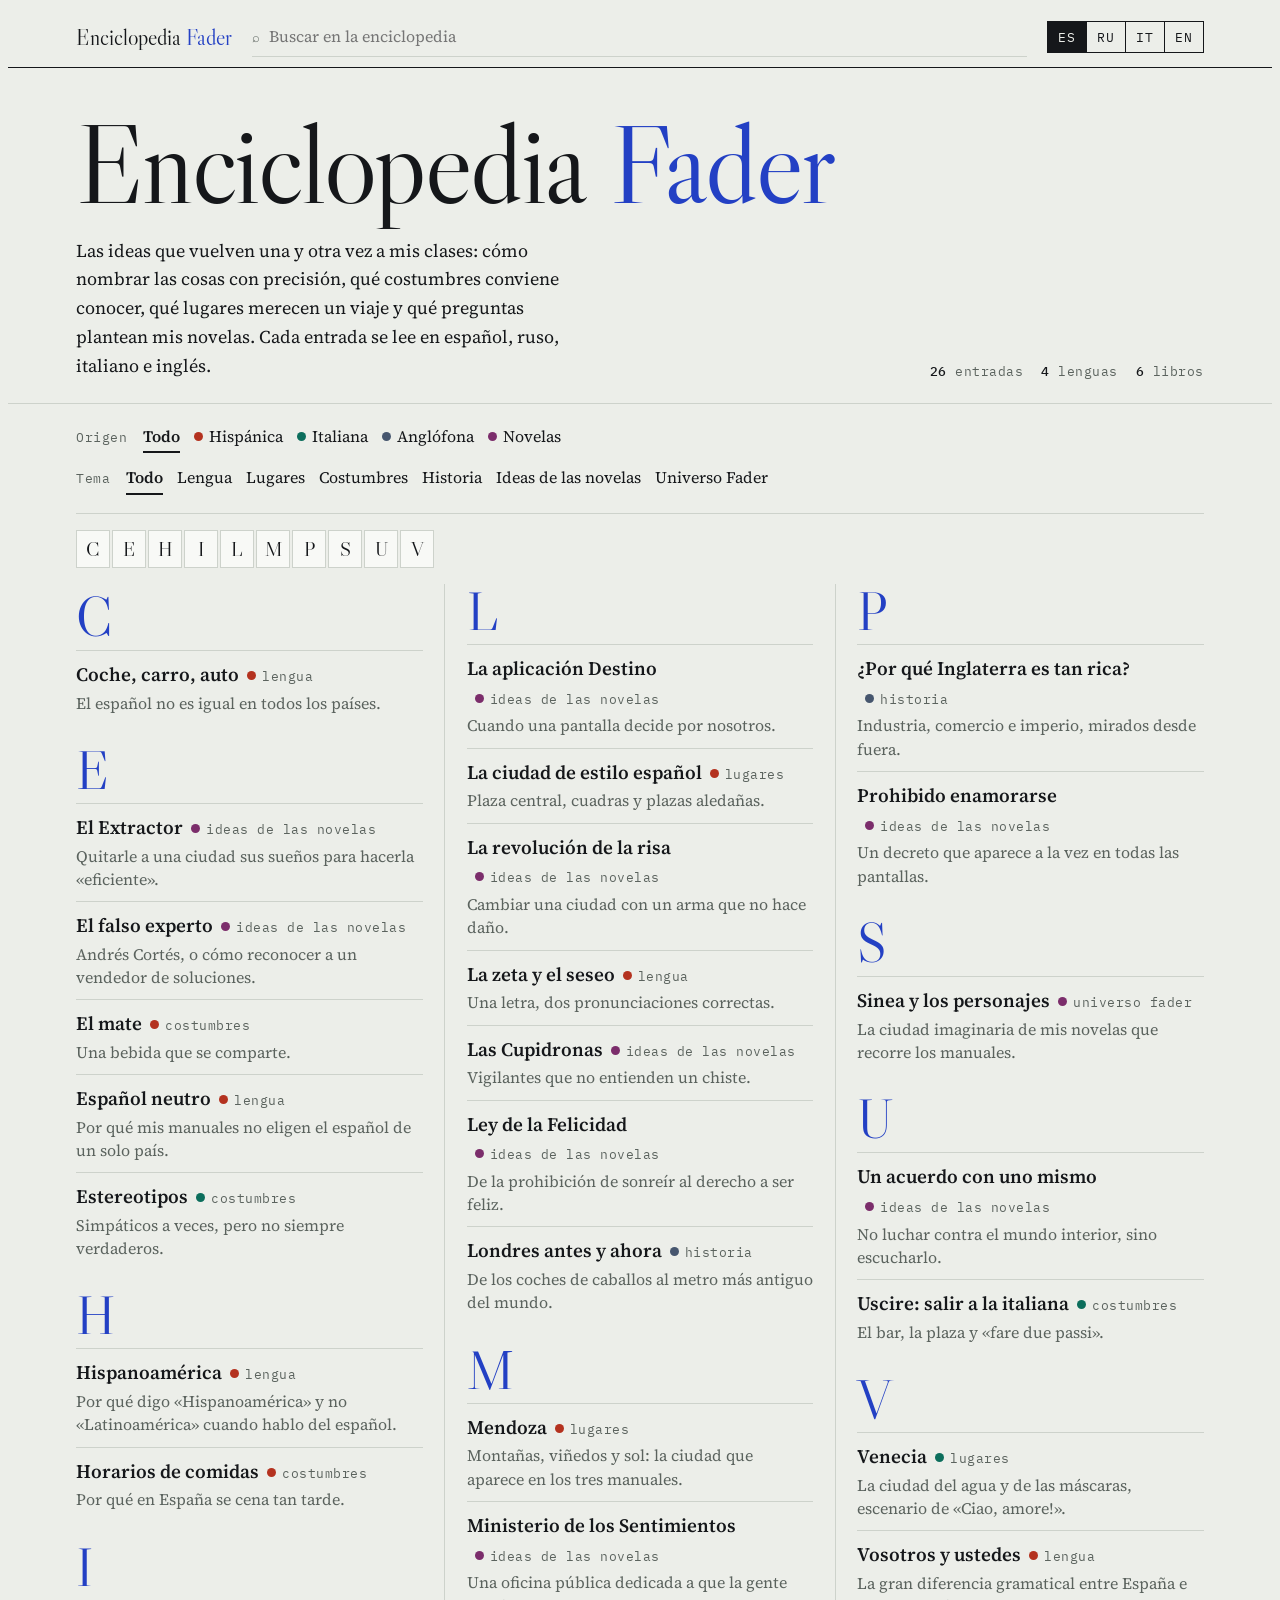
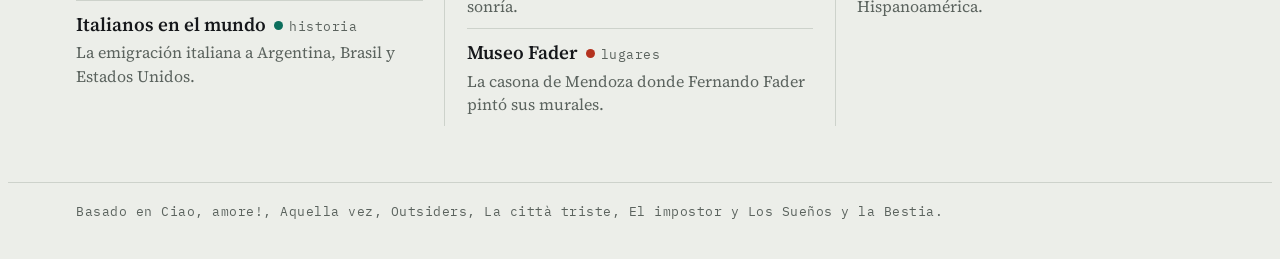
==== commit cdfb6574: "Nuevo diseño de diccionario e ideas de las novelas Rediseño completo: índice alfabético, entradas ti" ====
--- a/index.html
+++ b/index.html
@@ -5,111 +5,150 @@
 <meta name="viewport" content="width=device-width, initial-scale=1, viewport-fit=cover">
 <title>Enciclopedia Fader</title>
 <link rel="preconnect" href="https://fonts.googleapis.com">
-<link rel="stylesheet" href="https://fonts.googleapis.com/css2?family=Literata:ital,opsz,wght@0,7..72,400;0,7..72,600;0,7..72,700;1,7..72,400&family=Fira+Sans+Condensed:wght@400;500;600&display=swap">
+<link rel="stylesheet" href="https://fonts.googleapis.com/css2?family=Libre+Caslon+Display&family=Source+Serif+4:ital,opsz,wght@0,8..60,400;0,8..60,600;1,8..60,400&family=IBM+Plex+Mono:wght@400;500&display=swap">
 <style>
-/* Layout: encyclopedia — left index rail (search, categories, entries) + reading column with infobox, like a reference work */
+/* Layout: a printed dictionary — masthead, alphabet thumb-index, headwords in columns; entries open as a page with a library catalogue card beside the text */
 :root{
-  --paper:#f6f8f8; --sheet:#ffffff; --ink:#1b2426; --muted:#5b6a6d; --rule:#d5dfe0;
-  --lagoon:#0f6b6e; --lagoon-soft:#e3f0f0; --wine:#8a2e3b;
-  --serif:"Literata", Georgia, "Times New Roman", serif;
-  --ui:"Fira Sans Condensed", "Arial Narrow", system-ui, sans-serif;
+  --paper:#eceee9; --page:#f8f9f6; --ink:#15171a; --soft:#5b635e; --line:#cdd2cb;
+  --cobalt:#2340c4;
+  --c-es:#b4321f; --c-it:#0c6e5c; --c-en:#46566e; --c-novela:#7b2d6b;
+  --display:"Libre Caslon Display", "Bodoni 72", Didot, Georgia, serif;
+  --serif:"Source Serif 4", Georgia, "Times New Roman", serif;
+  --mono:"IBM Plex Mono", ui-monospace, Menlo, Consolas, monospace;
 }
 @media (prefers-color-scheme: dark){:root:not([data-theme="light"]){
-  --paper:#111718; --sheet:#182022; --ink:#e4ecec; --muted:#9aabad; --rule:#2c3a3c;
-  --lagoon:#5cc3c4; --lagoon-soft:#1d3335; --wine:#e08a96; color-scheme:dark}}
+  --paper:#111312; --page:#191c1a; --ink:#e8ebe6; --soft:#9aa39c; --line:#2e3430;
+  --cobalt:#8ea2ff; --c-es:#ff8b74; --c-it:#52d1b4; --c-en:#a9b8d6; --c-novela:#e39bd4; color-scheme:dark}}
 :root[data-theme="dark"]{
-  --paper:#111718; --sheet:#182022; --ink:#e4ecec; --muted:#9aabad; --rule:#2c3a3c;
-  --lagoon:#5cc3c4; --lagoon-soft:#1d3335; --wine:#e08a96; color-scheme:dark}
+  --paper:#111312; --page:#191c1a; --ink:#e8ebe6; --soft:#9aa39c; --line:#2e3430;
+  --cobalt:#8ea2ff; --c-es:#ff8b74; --c-it:#52d1b4; --c-en:#a9b8d6; --c-novela:#e39bd4; color-scheme:dark}
 *{box-sizing:border-box}
-body{background:var(--paper);color:var(--ink);font-family:var(--serif);font-size:17px;line-height:1.6}
-.wrap{max-width:1180px;margin:0 auto;padding-left:max(16px,env(safe-area-inset-left,0px));padding-right:max(16px,env(safe-area-inset-right,0px));padding-block:20px 48px}
-header.top{display:flex;flex-wrap:wrap;align-items:flex-end;justify-content:space-between;gap:12px 24px;border-bottom:2px solid var(--ink);padding-bottom:12px;margin-bottom:24px}
-.brand{display:flex;flex-direction:column;gap:2px;text-decoration:none;color:var(--ink)}
-.brand b{font-size:clamp(26px,4vw,34px);font-weight:700;letter-spacing:-.01em;line-height:1.1}
-.brand span{font-family:var(--ui);font-size:13px;letter-spacing:.08em;text-transform:uppercase;color:var(--muted)}
-.langs{display:flex;gap:4px;font-family:var(--ui)}
-.langs button{font:inherit;font-size:14px;font-weight:600;letter-spacing:.06em;border:1px solid var(--rule);background:var(--sheet);color:var(--muted);padding:6px 11px;cursor:pointer;border-radius:3px}
-.langs button[aria-pressed="true"]{background:var(--lagoon);border-color:var(--lagoon);color:var(--sheet)}
-.langs button:focus-visible,.entry:focus-visible,.chip:focus-visible,a:focus-visible,input:focus-visible{outline:2px solid var(--wine);outline-offset:2px}
-.grid{display:grid;grid-template-columns:270px minmax(0,1fr);gap:32px;align-items:start}
-@media (max-width:820px){.grid{grid-template-columns:minmax(0,1fr)}}
-aside.rail{display:flex;flex-direction:column;gap:18px;font-family:var(--ui);position:sticky;top:calc(env(safe-area-inset-top,0px) + 12px);max-height:calc(100vh - 24px);overflow:auto}
-@media (max-width:820px){aside.rail{position:static;max-height:none}}
-.search{width:100%;font:inherit;font-size:16px;padding:9px 12px;border:1px solid var(--rule);background:var(--sheet);color:var(--ink);border-radius:3px}
-.label{font-size:12px;font-weight:600;letter-spacing:.1em;text-transform:uppercase;color:var(--muted);margin:0 0 6px}
-.chips{display:flex;flex-wrap:wrap;gap:6px}
-.chip{font:inherit;font-size:14px;border:1px solid var(--rule);background:transparent;color:var(--ink);padding:3px 10px;border-radius:999px;cursor:pointer}
-.chip[aria-pressed="true"]{background:var(--lagoon-soft);border-color:var(--lagoon);color:var(--lagoon)}
-.entries{list-style:none;margin:0;padding:0;display:flex;flex-direction:column}
-.entry{display:flex;justify-content:space-between;gap:8px;width:100%;text-align:left;font:inherit;font-size:15px;background:none;border:0;border-bottom:1px solid var(--rule);padding:7px 2px;color:var(--ink);cursor:pointer}
-.entry small{color:var(--muted);font-size:12px;letter-spacing:.06em;white-space:nowrap}
-.entry[aria-current="true"]{color:var(--lagoon);font-weight:600}
-.empty{color:var(--muted);font-size:14px;padding:8px 0}
-main article{background:var(--sheet);border:1px solid var(--rule);padding:28px clamp(18px,4vw,40px) 36px;min-width:0}
-.crumb{font-family:var(--ui);font-size:13px;letter-spacing:.06em;text-transform:uppercase;color:var(--muted);display:flex;flex-wrap:wrap;gap:6px 12px}
-.crumb .tag{color:var(--wine)}
-h1{font-size:clamp(28px,4.4vw,40px);line-height:1.15;margin:8px 0 6px;text-wrap:balance;font-weight:700}
-.lede{font-size:19px;color:var(--muted);font-style:italic;margin:0 0 22px;max-width:62ch}
-.body{display:flow-root}
-.infobox{float:right;width:min(280px,100%);margin:0 0 18px 26px;border:1px solid var(--rule);background:var(--paper);font-family:var(--ui);font-size:14px}
-@media (max-width:560px){.infobox{float:none;margin:0 0 18px}}
-.infobox h3{margin:0;padding:8px 12px;background:var(--lagoon);color:var(--sheet);font-size:14px;letter-spacing:.06em;text-transform:uppercase;font-weight:600}
-.infobox dl{margin:0;padding:6px 12px 10px;display:grid;grid-template-columns:auto 1fr;gap:6px 12px}
-.infobox dt{color:var(--muted)}
-.infobox dd{margin:0}
-.body p{max-width:66ch;margin:0 0 1em}
-.body h2{font-size:21px;margin:1.4em 0 .4em;padding-bottom:4px;border-bottom:1px solid var(--rule);text-wrap:balance}
-.body blockquote{margin:1em 0;padding:10px 16px;border-left:3px solid var(--wine);background:var(--lagoon-soft);max-width:62ch}
-.body ul{max-width:62ch;padding-left:1.2em}
-.see{margin-top:28px;padding-top:12px;border-top:1px solid var(--rule);font-family:var(--ui);font-size:15px;display:flex;flex-wrap:wrap;gap:8px 16px;align-items:baseline}
-.see a{color:var(--lagoon);text-decoration:none;border-bottom:1px solid currentColor}
-.src{font-family:var(--ui);font-size:13px;color:var(--muted);margin-top:14px}
-footer{font-family:var(--ui);font-size:13px;color:var(--muted);margin-top:28px}
-@media (prefers-reduced-motion:no-preference){main article{animation:in .25s ease-out}@keyframes in{from{transform:translateY(4px)}to{transform:none}}}
+body{background:var(--paper);color:var(--ink);font-family:var(--serif);font-size:18px;line-height:1.6;-webkit-font-smoothing:antialiased}
+body::before{content:"";position:fixed;inset:0 0 auto;height:env(safe-area-inset-top,0px);z-index:10;background:var(--paper)}
+a{color:var(--cobalt)}
+button{font:inherit;color:inherit}
+:focus-visible{outline:2px solid var(--cobalt);outline-offset:3px}
+.in{max-width:1160px;margin:0 auto;padding-left:max(16px,env(safe-area-inset-left,0px));padding-right:max(16px,env(safe-area-inset-right,0px))}
+.mono{font-family:var(--mono);font-size:12.5px;letter-spacing:.04em}
+
+/* top bar */
+.bar{position:sticky;top:env(safe-area-inset-top,0px);z-index:5;background:var(--paper);border-bottom:1px solid var(--ink)}
+.bar .in{display:flex;align-items:center;gap:14px 20px;flex-wrap:wrap;padding-block:10px}
+.word{font-family:var(--display);font-size:22px;text-decoration:none;color:var(--ink);white-space:nowrap}
+.word i{color:var(--cobalt);font-style:normal}
+.search{flex:1 1 220px;display:flex;align-items:center;gap:8px;border-bottom:1px solid var(--line);min-width:0}
+.search span{color:var(--soft)}
+.search input{flex:1;min-width:0;border:0;background:transparent;font:inherit;font-size:16px;padding:6px 0;color:var(--ink)}
+.search input:focus{outline:none}
+.search:focus-within{border-color:var(--cobalt)}
+.langs{display:flex;border:1px solid var(--ink)}
+.langs button{background:transparent;border:0;border-left:1px solid var(--ink);padding:5px 10px;cursor:pointer;font-family:var(--mono);font-size:12.5px;letter-spacing:.08em}
+.langs button:first-child{border-left:0}
+.langs button[aria-pressed="true"]{background:var(--ink);color:var(--paper)}
+
+/* masthead */
+.mast{padding-block:44px 22px;border-bottom:1px solid var(--line)}
+.mast h1{font-family:var(--display);font-weight:400;font-size:clamp(46px,9vw,112px);line-height:.92;letter-spacing:-.02em;margin:0;text-wrap:balance}
+.mast h1 em{font-style:normal;color:var(--cobalt)}
+.mast .sub{display:grid;grid-template-columns:minmax(0,1.3fr) minmax(0,1fr);gap:16px 48px;margin-top:22px;align-items:end}
+@media (max-width:760px){.mast .sub{grid-template-columns:minmax(0,1fr)}}
+.mast p{margin:0;max-width:58ch}
+.facts{display:flex;flex-wrap:wrap;gap:6px 18px;color:var(--soft);justify-content:flex-end}
+@media (max-width:760px){.facts{justify-content:flex-start}}
+.facts b{color:var(--ink);font-weight:500}
+
+/* filters */
+.filters{display:flex;flex-wrap:wrap;gap:10px 28px;padding-block:18px;border-bottom:1px solid var(--line);align-items:baseline}
+.fgroup{display:flex;flex-wrap:wrap;gap:4px 14px;align-items:baseline}
+.fgroup .lab{color:var(--soft);margin-right:2px}
+.tab{background:none;border:0;padding:2px 0;cursor:pointer;border-bottom:2px solid transparent;font-size:16px}
+.tab[aria-pressed="true"]{border-color:currentColor;font-weight:600}
+.dot{display:inline-block;width:9px;height:9px;border-radius:50%;margin-right:6px;vertical-align:1px;background:var(--soft)}
+.es .dot,.dot.es{background:var(--c-es)} .it .dot,.dot.it{background:var(--c-it)} .en .dot,.dot.en{background:var(--c-en)} .novela .dot,.dot.novela{background:var(--c-novela)}
+
+/* thumb index */
+.thumbs{display:flex;flex-wrap:wrap;gap:2px;padding-block:16px 4px}
+.thumbs a{font-family:var(--display);font-size:20px;text-decoration:none;color:var(--ink);width:34px;height:38px;display:grid;place-items:center;background:var(--page);border:1px solid var(--line)}
+.thumbs a:hover{background:var(--ink);color:var(--paper)}
+
+/* dictionary listing */
+.dict{columns:3 300px;column-gap:44px;column-rule:1px solid var(--line);padding-block:12px 56px}
+.letter{break-inside:avoid;margin:0 0 18px}
+.letter h2{font-family:var(--display);font-weight:400;font-size:54px;line-height:1;margin:6px 0 6px;color:var(--cobalt)}
+.entry{display:block;width:100%;text-align:left;background:none;border:0;padding:8px 0 10px;border-top:1px solid var(--line);cursor:pointer;break-inside:avoid}
+.entry .hw{font-weight:600;font-size:19px}
+.entry .tag{color:var(--soft);margin-left:8px;white-space:nowrap}
+.entry .def{display:block;color:var(--soft);font-size:16px;line-height:1.45;margin-top:2px}
+.entry:hover .hw{color:var(--cobalt)}
+.none{color:var(--soft);padding:30px 0}
+
+/* article */
+.art{padding-block:28px 64px}
+.back{background:none;border:0;cursor:pointer;color:var(--soft);padding:0}
+.back:hover{color:var(--cobalt)}
+.art h1{font-family:var(--display);font-weight:400;font-size:clamp(40px,7vw,86px);line-height:.98;letter-spacing:-.015em;margin:18px 0 14px;text-wrap:balance;max-width:16ch}
+.tr{display:flex;flex-wrap:wrap;gap:6px 22px;padding-bottom:14px;border-bottom:1px solid var(--ink)}
+.tr button{background:none;border:0;padding:0;cursor:pointer;text-align:left}
+.tr .l{color:var(--soft);margin-right:6px}
+.tr button[aria-current="true"] .w{text-decoration:underline;text-decoration-thickness:2px;text-underline-offset:4px}
+.tr .w{font-style:italic}
+.meta{display:flex;flex-wrap:wrap;gap:6px 18px;color:var(--soft);padding-block:12px}
+.lede{font-size:clamp(20px,2.4vw,25px);line-height:1.4;font-style:italic;margin:10px 0 26px;max-width:40ch}
+.cols{display:grid;grid-template-columns:minmax(0,1fr) 300px;gap:44px;align-items:start}
+@media (max-width:860px){.cols{grid-template-columns:minmax(0,1fr)}}
+.text{min-width:0}
+.text p,.text ul{max-width:64ch;margin:0 0 1em}
+.text h2{font-family:var(--display);font-weight:400;font-size:28px;margin:1.3em 0 .35em}
+.text blockquote{margin:1.2em 0;padding:0 0 0 18px;border-left:3px solid var(--cobalt);font-style:italic;max-width:58ch}
+.text li{margin-bottom:.3em}
+
+/* catalogue card */
+.card{background:var(--page);border:1px solid var(--line);position:relative;padding:34px 18px 14px;
+  background-image:repeating-linear-gradient(to bottom,transparent 0,transparent 31px,var(--line) 31px,var(--line) 32px);background-position:0 14px}
+.card::before{content:"";position:absolute;top:10px;left:50%;width:14px;height:14px;margin-left:-7px;border-radius:50%;background:var(--paper);border:1px solid var(--line)}
+.card .no{position:absolute;top:8px;right:12px;color:var(--soft)}
+.card .kind{position:absolute;top:8px;left:12px}
+.card dl{margin:0;display:grid;gap:0}
+.card dt{color:var(--soft);line-height:32px;height:32px;font-family:var(--mono);font-size:11.5px;letter-spacing:.06em;text-transform:uppercase}
+.card dd{margin:0 0 0;line-height:32px;font-size:16px}
+.card .src{border-top:1px solid var(--ink);margin-top:10px;padding-top:8px;color:var(--soft);line-height:1.5}
+.see{margin-top:34px;border-top:1px solid var(--line);padding-top:14px}
+.see .lab{color:var(--soft);display:block;margin-bottom:6px}
+.see ul{list-style:none;margin:0;padding:0;display:flex;flex-wrap:wrap;gap:6px 22px}
+.see a{text-decoration:none;font-size:18px}
+.see a::before{content:"→ ";color:var(--soft)}
+.pager{display:grid;grid-template-columns:1fr 1fr;gap:16px;margin-top:44px;border-top:1px solid var(--ink)}
+.pager button{background:none;border:0;padding:14px 0;cursor:pointer;text-align:left;min-width:0}
+.pager button + button{text-align:right}
+.pager .mono{color:var(--soft);display:block}
+.pager .w{font-family:var(--display);font-size:24px}
+.pager button:hover .w{color:var(--cobalt)}
+footer{border-top:1px solid var(--line);padding-block:18px 30px;color:var(--soft)}
+@media (prefers-reduced-motion:no-preference){.art{animation:rise .3s ease-out}@keyframes rise{from{transform:translateY(6px)}to{transform:none}}}
 </style>
 </head>
 <body>
-<div class="wrap">
-  <header class="top">
-    <a class="brand" href="#inicio" id="brand"><b id="siteName">Enciclopedia Fader</b><span id="siteSub"></span></a>
-    <div class="langs" role="group" aria-label="Language">
-      <button type="button" data-l="es">ES</button>
-      <button type="button" data-l="ru">RU</button>
-      <button type="button" data-l="it">IT</button>
-      <button type="button" data-l="en">EN</button>
-    </div>
-  </header>
-  <div class="grid">
-    <aside class="rail">
-      <input id="q" class="search" type="search" autocomplete="off">
-      <div><p class="label" id="lblCat"></p><div class="chips" id="cats"></div></div>
-      <div><p class="label" id="lblCult"></p><div class="chips" id="cults"></div></div>
-      <div><p class="label" id="lblList"></p><ul class="entries" id="list"></ul></div>
-    </aside>
-    <main><article id="art"></article><footer id="foot"></footer></main>
+<header class="bar"><div class="in">
+  <a class="word" href="#inicio" id="home">Enciclopedia <i>Fader</i></a>
+  <label class="search"><span class="mono" aria-hidden="true">⌕</span><input id="q" type="search" autocomplete="off"></label>
+  <div class="langs" role="group" aria-label="Idioma / Language">
+    <button type="button" data-l="es">ES</button><button type="button" data-l="ru">RU</button><button type="button" data-l="it">IT</button><button type="button" data-l="en">EN</button>
   </div>
-</div>
+</div></header>
+<main id="view"></main>
+<footer><div class="in mono" id="foot"></div></footer>
 
 <script>
 const UI={
- es:{sub:"Conceptos culturales de Luis Fader",search:"Buscar un concepto…",cat:"Categorías",cult:"Cultura",list:"Artículos",all:"Todas",none:"No hay artículos con ese filtro.",see:"Véase también",src:"Fuente",home:"Portada",foot:"Basado en los manuales «Ciao, amore!», «Aquella vez» y «Outsiders».",
-  cats:{lengua:"Lengua",lugares:"Lugares",costumbres:"Costumbres",historia:"Historia",universo:"Universo Fader"},cults:{es:"Hispánica",it:"Italiana",en:"Anglófona"},
-  intro:"Esta enciclopedia reúne los conceptos culturales que uso en clase: cómo nombrar las cosas con precisión, qué costumbres conviene conocer y qué lugares vale la pena visitar. Cada artículo se puede leer en español, ruso, italiano e inglés.",
-  start:"Empieza por aquí"},
- ru:{sub:"Культурные понятия Луиса Фадера",search:"Найти понятие…",cat:"Разделы",cult:"Культура",list:"Статьи",all:"Все",none:"Нет статей с таким фильтром.",see:"См. также",src:"Источник",home:"Главная",foot:"На основе учебников «Ciao, amore!», «Aquella vez» и «Outsiders».",
-  cats:{lengua:"Язык",lugares:"Места",costumbres:"Обычаи",historia:"История",universo:"Мир Фадера"},cults:{es:"Испаноязычная",it:"Итальянская",en:"Англоязычная"},
-  intro:"Эта энциклопедия собирает культурные понятия, которые я использую на уроках: как точно называть вещи, какие обычаи полезно знать и какие места стоит посетить. Каждую статью можно прочитать на испанском, русском, итальянском и английском.",
-  start:"С чего начать"},
- it:{sub:"Concetti culturali di Luis Fader",search:"Cerca un concetto…",cat:"Categorie",cult:"Cultura",list:"Voci",all:"Tutte",none:"Nessuna voce con questo filtro.",see:"Vedi anche",src:"Fonte",home:"Pagina principale",foot:"Basato sui manuali «Ciao, amore!», «Aquella vez» e «Outsiders».",
-  cats:{lengua:"Lingua",lugares:"Luoghi",costumbres:"Costumi",historia:"Storia",universo:"Universo Fader"},cults:{es:"Ispanica",it:"Italiana",en:"Anglofona"},
-  intro:"Questa enciclopedia raccoglie i concetti culturali che uso in classe: come chiamare le cose con precisione, quali usanze conviene conoscere e quali luoghi vale la pena visitare. Ogni voce si può leggere in spagnolo, russo, italiano e inglese.",
-  start:"Da dove cominciare"},
- en:{sub:"Cultural concepts by Luis Fader",search:"Search a concept…",cat:"Categories",cult:"Culture",list:"Articles",all:"All",none:"No articles match this filter.",see:"See also",src:"Source",home:"Main page",foot:"Based on the textbooks “Ciao, amore!”, “Aquella vez” and “Outsiders”.",
-  cats:{lengua:"Language",lugares:"Places",costumbres:"Customs",historia:"History",universo:"Fader universe"},cults:{es:"Hispanic",it:"Italian",en:"English-speaking"},
-  intro:"This encyclopedia collects the cultural concepts I use in class: how to name things precisely, which customs are worth knowing and which places are worth visiting. Every article can be read in Spanish, Russian, Italian and English.",
-  start:"Start here"}
+ es:{tag:"Conceptos culturales de Luis Fader",intro:"Las ideas que vuelven una y otra vez a mis clases: cómo nombrar las cosas con precisión, qué costumbres conviene conocer, qué lugares merecen un viaje y qué preguntas plantean mis novelas. Cada entrada se lee en español, ruso, italiano e inglés.",search:"Buscar en la enciclopedia",entries:"entradas",langs:"lenguas",books:"libros",cat:"Tema",cult:"Origen",all:"Todo",none:"Ninguna entrada coincide con la búsqueda.",back:"← Índice",card:"Ficha",src:"Fuente",see:"Véase también",prev:"Anterior",next:"Siguiente",foot:"Basado en Ciao, amore!, Aquella vez, Outsiders, La città triste, El impostor y Los Sueños y la Bestia.",
+  cats:{lengua:"Lengua",lugares:"Lugares",costumbres:"Costumbres",historia:"Historia",ideas:"Ideas de las novelas",universo:"Universo Fader"},cults:{es:"Hispánica",it:"Italiana",en:"Anglófona",novela:"Novelas"},names:{es:"Español",ru:"Ruso",it:"Italiano",en:"Inglés"}},
+ ru:{tag:"Культурные понятия Луиса Фадера",intro:"Идеи, к которым я снова и снова возвращаюсь на уроках: как точно называть вещи, какие обычаи полезно знать, какие места стоят поездки и какие вопросы ставят мои романы. Каждую статью можно прочитать на испанском, русском, итальянском и английском.",search:"Поиск по энциклопедии",entries:"статей",langs:"языка",books:"книг",cat:"Тема",cult:"Источник",all:"Все",none:"Ничего не найдено.",back:"← Указатель",card:"Карточка",src:"Источник",see:"См. также",prev:"Предыдущая",next:"Следующая",foot:"На основе книг Ciao, amore!, Aquella vez, Outsiders, La città triste, El impostor и Los Sueños y la Bestia.",
+  cats:{lengua:"Язык",lugares:"Места",costumbres:"Обычаи",historia:"История",ideas:"Идеи романов",universo:"Мир Фадера"},cults:{es:"Испаноязычная",it:"Итальянская",en:"Англоязычная",novela:"Романы"},names:{es:"Испанский",ru:"Русский",it:"Итальянский",en:"Английский"}},
+ it:{tag:"Concetti culturali di Luis Fader",intro:"Le idee che tornano sempre nelle mie lezioni: come chiamare le cose con precisione, quali usanze conviene conoscere, quali luoghi meritano un viaggio e quali domande pongono i miei romanzi. Ogni voce si legge in spagnolo, russo, italiano e inglese.",search:"Cerca nell’enciclopedia",entries:"voci",langs:"lingue",books:"libri",cat:"Tema",cult:"Origine",all:"Tutto",none:"Nessuna voce corrisponde alla ricerca.",back:"← Indice",card:"Scheda",src:"Fonte",see:"Vedi anche",prev:"Precedente",next:"Successiva",foot:"Basato su Ciao, amore!, Aquella vez, Outsiders, La città triste, El impostor e Los Sueños y la Bestia.",
+  cats:{lengua:"Lingua",lugares:"Luoghi",costumbres:"Costumi",historia:"Storia",ideas:"Idee dei romanzi",universo:"Universo Fader"},cults:{es:"Ispanica",it:"Italiana",en:"Anglofona",novela:"Romanzi"},names:{es:"Spagnolo",ru:"Russo",it:"Italiano",en:"Inglese"}},
+ en:{tag:"Cultural concepts by Luis Fader",intro:"The ideas that keep coming back in my classes: how to name things precisely, which customs are worth knowing, which places deserve a trip and what questions my novels raise. Every entry can be read in Spanish, Russian, Italian and English.",search:"Search the encyclopedia",entries:"entries",langs:"languages",books:"books",cat:"Topic",cult:"Origin",all:"All",none:"No entry matches your search.",back:"← Index",card:"Card",src:"Source",see:"See also",prev:"Previous",next:"Next",foot:"Based on Ciao, amore!, Aquella vez, Outsiders, La città triste, El impostor and Los Sueños y la Bestia.",
+  cats:{lengua:"Language",lugares:"Places",costumbres:"Customs",historia:"History",ideas:"Ideas from the novels",universo:"Fader universe"},cults:{es:"Hispanic",it:"Italian",en:"English-speaking",novela:"Novels"},names:{es:"Spanish",ru:"Russian",it:"Italian",en:"English"}}
 };
-
 const A=[
 {id:"hispanoamerica",cat:"lengua",cult:"es",src:"Aquella vez 1 · Unidad 1, 3 y 4",see:["vosotros-ustedes","seseo","espanol-neutro"],
  box:{es:[["Abarca","Países americanos de lengua española"],["No incluye","Brasil, Haití, Guayana Francesa"],["Términos vecinos","Iberoamérica, Latinoamérica"],["Norma","Diccionario panhispánico de dudas"]],
@@ -229,61 +268,147 @@
     it:{h:"Londra ieri e oggi",l:"Dalle carrozze alla metropolitana più antica del mondo.",b:`<p>Nell’Ottocento a Londra ci si spostava a cavallo, in carrozza o in omnibus. Nel <b>1863</b> fu inaugurata la prima ferrovia sotterranea del mondo, che cambiò il modo di muoversi in città.</p><p>Le strade erano rumorose, c’erano mercati, moli e fabbriche, e di notte la città era illuminata da lampioni a gas. Senza televisione né internet, si leggevano giornali, libri e lettere.</p><p>Oggi Londra è una città moderna e internazionale, ma conserva strade, mercati e stazioni di quell’epoca.</p>`},
     en:{h:"London then and now",l:"From horse-drawn carriages to the world’s oldest underground.",b:`<p>In the 19th century people moved around London by horse, carriage and omnibus. In <b>1863</b> the world’s first underground railway opened and changed how people travelled through the city.</p><p>The streets were busy and noisy, full of markets, docks and factories, and at night gas lamps lit the city. Without television or the Internet, people read newspapers, books and letters.</p><p>Today London is a modern, international city, but you can still see streets, markets and stations from that time.</p>`}}},
 
-{id:"sinea",cat:"universo",cult:"es",src:"Aquella vez 1 · Unidad 4; Ciao, amore! A1 · Unità 7",see:["ciudad-hispana","venezia","museo-fader"],
+{id:"sinea",cat:"universo",cult:"novela",src:"Aquella vez 1 · Unidad 4; Ciao, amore! A1 · Unità 7",see:["ciudad-hispana","venezia","museo-fader"],
  box:{es:[["Tipo","Ciudad imaginaria"],["Barrios","De los locos, de los ricos tristes, de los pobres felices"],["Personajes","Natalia, Roberto, Marcos, Alicia, Luis, Lucy"]],ru:[["Тип","Вымышленный город"],["Районы","Сумасшедших, грустных богачей, счастливых бедняков"],["Персонажи","Наталья, Роберто, Маркос, Алисия, Луис, Люси"]],it:[["Tipo","Città immaginaria"],["Quartieri","Dei pazzi, dei ricchi tristi, dei poveri felici"],["Personaggi","Natalia, Roberto, Marco, Alice, Luis, Lucy"]],en:[["Type","Imaginary city"],["Districts","The mad, the sad rich, the happy poor"],["Characters","Natalia, Roberto, Marcos, Alicia, Luis, Lucy"]]},
  t:{es:{h:"Sinea y los personajes",l:"La ciudad imaginaria de mis novelas que recorre los manuales.",b:`<p>Soy escritor, y en mis manuales aparecen personajes y lugares de mis novelas. Una lengua no vive solo en las reglas, sino también en las personas, las emociones y las historias.</p><p><b>Sinea</b> es una ciudad tranquila pero misteriosa. Tiene una estación central, una plaza con un monumento, metro con estaciones como «Natalia mi amor» y barrios muy distintos: el <b>barrio de los locos</b>, lleno de colores y música; el de los <b>ricos tristes</b> y el de los <b>pobres felices</b>.</p><h2>Personajes que vuelven</h2><ul><li><b>Natalia</b>, la veneciana misteriosa de doscientos años.</li><li><b>Roberto</b>, arqueólogo argentino que vive en Venecia.</li><li><b>Marcos</b>, detective serio, y <b>Alicia</b>, astróloga.</li><li><b>Luis</b>, <b>Lucy</b> y <b>Luciano</b>, que viajan hasta Londres en <i>Outsiders</i>.</li></ul>`},
     ru:{h:"Синея и персонажи",l:"Вымышленный город из моих романов, который проходит через все учебники.",b:`<p>Я писатель, и в моих учебниках живут персонажи и места из моих романов. Язык существует не только в правилах, но и в людях, эмоциях и историях.</p><p><b>Синея</b> — спокойный, но загадочный город. Там есть центральный вокзал, площадь с памятником, метро со станциями вроде «Natalia mi amor» и очень разные районы: <b>район сумасшедших</b>, полный красок и музыки, район <b>грустных богачей</b> и район <b>счастливых бедняков</b>.</p><h2>Сквозные персонажи</h2><ul><li><b>Наталья</b> — таинственная венецианка, которой двести лет.</li><li><b>Роберто</b> — аргентинский археолог, живущий в Венеции.</li><li><b>Маркос</b> — серьёзный детектив, и <b>Алисия</b> — астролог.</li><li><b>Луис</b>, <b>Люси</b> и <b>Лучано</b>, которые в <i>Outsiders</i> оказываются в Лондоне.</li></ul>`},
     it:{h:"Sinea e i personaggi",l:"La città immaginaria dei miei romanzi che attraversa i manuali.",b:`<p>Sono scrittore, e nei miei manuali compaiono personaggi e luoghi dei miei romanzi. Una lingua non vive solo nelle regole, ma anche nelle persone, nelle emozioni e nelle storie.</p><p><b>Sinea</b> è una città calma fuori, ma piena di misteri dentro. Ha una stazione centrale, una piazza con un monumento, una metropolitana con fermate come «Natalia mi amor» e quartieri diversissimi: il <b>quartiere dei pazzi</b>, pieno di colori e musica, quello dei <b>ricchi tristi</b> e quello dei <b>poveri felici</b>.</p><h2>Personaggi che ritornano</h2><ul><li><b>Natalia</b>, la veneziana misteriosa di duecento anni.</li><li><b>Roberto</b>, archeologo argentino che vive a Venezia.</li><li><b>Marco</b>, detective serio, e <b>Alice</b>, astrologa.</li><li><b>Luis</b>, <b>Lucy</b> e <b>Luciano</b>, che in <i>Outsiders</i> arrivano a Londra.</li></ul>`},
-    en:{h:"Sinea and the characters",l:"The imaginary city from my novels that runs through the textbooks.",b:`<p>I am a writer, and characters and places from my novels appear in my textbooks. A language lives not only in rules but in people, emotions and stories.</p><p><b>Sinea</b> is a quiet but mysterious city. It has a central station, a square with a monument, an underground with stations like “Natalia mi amor” and very different districts: the <b>district of the mad</b>, full of colour and music, the district of the <b>sad rich</b> and that of the <b>happy poor</b>.</p><h2>Recurring characters</h2><ul><li><b>Natalia</b>, the mysterious two-hundred-year-old Venetian.</li><li><b>Roberto</b>, an Argentine archaeologist living in Venice.</li><li><b>Marcos</b>, a serious detective, and <b>Alicia</b>, an astrologer.</li><li><b>Luis</b>, <b>Lucy</b> and <b>Luciano</b>, who end up in London in <i>Outsiders</i>.</li></ul>`}}}
+    en:{h:"Sinea and the characters",l:"The imaginary city from my novels that runs through the textbooks.",b:`<p>I am a writer, and characters and places from my novels appear in my textbooks. A language lives not only in rules but in people, emotions and stories.</p><p><b>Sinea</b> is a quiet but mysterious city. It has a central station, a square with a monument, an underground with stations like “Natalia mi amor” and very different districts: the <b>district of the mad</b>, full of colour and music, the district of the <b>sad rich</b> and that of the <b>happy poor</b>.</p><h2>Recurring characters</h2><ul><li><b>Natalia</b>, the mysterious two-hundred-year-old Venetian.</li><li><b>Roberto</b>, an Argentine archaeologist living in Venice.</li><li><b>Marcos</b>, a serious detective, and <b>Alicia</b>, an astrologer.</li><li><b>Luis</b>, <b>Lucy</b> and <b>Luciano</b>, who end up in London in <i>Outsiders</i>.</li></ul>`}}},
+{id:"ministerio-sentimientos",cat:"ideas",cult:"novela",src:"La città triste · Capitoli 1–3",see:["ley-felicidad","revolucion-risa"],
+ box:{es:[["Novela","La città triste"],["Lugar","Sinea"],["Función","Cuidar la felicidad de la gente"],["Empleado","Franco, 24 años"]],ru:[["Роман","La città triste"],["Место","Синея"],["Задача","Заботиться о счастье людей"],["Сотрудник","Франко, 24 года"]],it:[["Romanzo","La città triste"],["Luogo","Sinea"],["Compito","Occuparsi della felicità della gente"],["Impiegato","Franco, 24 anni"]],en:[["Novel","La città triste"],["Place","Sinea"],["Purpose","Looking after people’s happiness"],["Employee","Franco, 24"]]},
+ t:{es:{h:"Ministerio de los Sentimientos",l:"Una oficina pública dedicada a que la gente sonría.",b:`<p>En <i>La città triste</i>, Franco trabaja en el <b>Ministerio de los Sentimientos</b>, un ministerio especial que se ocupa de la felicidad de los habitantes de Sinea. Su trabajo consiste en ayudar a las personas a sonreír y a estar bien.</p><p>Todo cambia cuando llega un nuevo presidente que considera peligrosa la alegría. El ministerio deja de cumplir su función y Franco lo abandona. Desde entonces, haber trabajado allí lo convierte en sospechoso: la policía lo detiene en la calle para hacerle preguntas.</p><p>Al final de la novela, el ministerio renace con otro nombre: el <b>Ministerio de las Sonrisas</b>, donde la gente aprende a ser feliz y Marco inventa juegos que hacen reír.</p><h2>Para conversar en clase</h2><p>¿Debería un gobierno ocuparse de la felicidad de las personas? ¿Qué pasa cuando alguien decide qué emociones están permitidas?</p>`},
+    ru:{h:"Министерство чувств",l:"Государственное учреждение, которое следит, чтобы люди улыбались.",b:`<p>В романе <i>La città triste</i> Франко работает в <b>Министерстве чувств</b> — особом министерстве, которое заботится о счастье жителей Синеи. Его работа — помогать людям улыбаться и чувствовать себя хорошо.</p><p>Всё меняется, когда приходит новый президент, для которого радость опасна. Министерство перестаёт выполнять свою задачу, и Франко увольняется. С тех пор то, что он там работал, делает его подозрительным: полиция останавливает его на улице и допрашивает.</p><p>В финале министерство возрождается под новым названием — <b>Министерство улыбок</b>, где люди учатся быть счастливыми, а Марко изобретает игры, которые смешат.</p><h2>Для обсуждения на уроке</h2><p>Должно ли государство заниматься счастьем людей? Что происходит, когда кто-то решает, какие эмоции разрешены?</p>`},
+    it:{h:"Ministero dei Sentimenti",l:"Un ufficio pubblico che si occupa di far sorridere la gente.",b:`<p>Nella <i>Città triste</i> Franco lavora nel <b>Ministero dei Sentimenti</b>, un ministero speciale che si occupa della felicità degli abitanti di Sinea. Ogni giorno aiuta le persone a sorridere e a stare bene.</p><p>Tutto cambia con il nuovo presidente, per cui la felicità è pericolosa. Il ministero non può più fare il suo lavoro e Franco se ne va. Da quel momento, averci lavorato lo rende sospetto: la polizia lo ferma per strada e gli fa domande.</p><p>Alla fine del romanzo il ministero rinasce con un altro nome: il <b>Ministero dei Sorrisi</b>, dove le persone imparano a essere felici e Marco inventa giochi che fanno ridere.</p><h2>Per parlarne in classe</h2><p>Un governo dovrebbe occuparsi della felicità delle persone? Che cosa succede quando qualcuno decide quali emozioni sono permesse?</p>`},
+    en:{h:"Ministry of Feelings",l:"A public office devoted to making people smile.",b:`<p>In <i>La città triste</i>, Franco works at the <b>Ministry of Feelings</b>, a special ministry that looks after the happiness of Sinea’s citizens. His job is to help people smile and feel well.</p><p>Everything changes when a new president decides that joy is dangerous. The ministry can no longer do its work and Franco leaves. From then on, having worked there makes him a suspect: the police stop him in the street to question him.</p><p>At the end of the novel the ministry is reborn under a new name, the <b>Ministry of Smiles</b>, where people learn to be happy and Marco invents games that make them laugh.</p><h2>To discuss in class</h2><p>Should a government care about people’s happiness? What happens when someone decides which emotions are allowed?</p>`}}},
+
+{id:"ley-felicidad",cat:"ideas",cult:"novela",src:"La città triste · Capitoli 1 e 9",see:["ministerio-sentimientos","prohibido-enamorarse"],
+ box:{es:[["Antes","Prohibido sonreír en público"],["Después","Ley de la Felicidad"],["Artículo 1","Toda persona tiene derecho a ser feliz"]],ru:[["Раньше","Запрещено улыбаться на людях"],["Потом","Закон о счастье"],["Статья 1","Каждый имеет право быть счастливым"]],it:[["Prima","Vietato sorridere in pubblico"],["Dopo","Legge della Felicità"],["Articolo 1","Ogni persona ha il diritto di essere felice"]],en:[["Before","Smiling in public forbidden"],["After","Law of Happiness"],["Article 1","Everyone has the right to be happy"]]},
+ t:{es:{h:"Ley de la Felicidad",l:"De la prohibición de sonreír al derecho a ser feliz.",b:`<p>El presidente de Sinea prohíbe las sonrisas y cualquier muestra de felicidad en lugares públicos. Su lema es que «la felicidad es peligrosa». En el metro nadie habla ni ríe, y sonreír se vuelve ilegal: a un perro le ponen una multa por mover la cola.</p><p>Cuando la ciudad recupera la risa, la primera norma del nuevo gobierno es la <b>Ley de la Felicidad</b>:</p><ul><li>Toda persona tiene derecho a ser feliz.</li><li>Las sonrisas siempre están permitidas.</li><li>Las risas son bienvenidas en todos los lugares.</li></ul><p>Con ella llegan la Fiesta del Sol, una gran fiesta semanal en la plaza, y las Calles de Colores, donde cualquiera puede pintar murales.</p>`},
+    ru:{h:"Закон о счастье",l:"От запрета улыбаться к праву быть счастливым.",b:`<p>Президент Синеи запрещает улыбки и любые проявления радости в общественных местах. Его девиз: «счастье опасно». В метро никто не говорит и не смеётся, улыбаться становится незаконно: даже собаку штрафуют за то, что она виляет хвостом.</p><p>Когда город снова начинает смеяться, первым решением новой власти становится <b>Закон о счастье</b>:</p><ul><li>Каждый человек имеет право быть счастливым.</li><li>Улыбки разрешены всегда.</li><li>Смех приветствуется везде.</li></ul><p>Вместе с ним появляются Праздник Солнца, большой еженедельный праздник на площади, и Цветные улицы, где любой может рисовать фрески.</p>`},
+    it:{h:"Legge della Felicità",l:"Dal divieto di sorridere al diritto di essere felici.",b:`<p>Il presidente di Sinea vieta i sorrisi e le manifestazioni di felicità nei luoghi pubblici, perché «la felicità è pericolosa». Nella metro nessuno parla e nessuno ride, e sorridere diventa illegale: perfino un cane riceve una multa perché scodinzola.</p><p>Quando la città ritrova la risata, la prima legge del nuovo governo è la <b>Legge della Felicità</b>:</p><ul><li>Ogni persona ha il diritto di essere felice.</li><li>I sorrisi sono sempre permessi.</li><li>Le risate sono benvenute in tutti i luoghi.</li></ul><p>Con lei arrivano la Festa del Sole, una grande festa settimanale in piazza, e le Strade Colorate, dove tutti possono dipingere murales.</p>`},
+    en:{h:"Law of Happiness",l:"From a ban on smiling to the right to be happy.",b:`<p>Sinea’s president bans smiles and any sign of happiness in public places, because “happiness is dangerous”. On the metro nobody talks or laughs, and smiling becomes illegal: even a dog is fined for wagging its tail.</p><p>Once the city laughs again, the new government’s first rule is the <b>Law of Happiness</b>:</p><ul><li>Everyone has the right to be happy.</li><li>Smiles are always allowed.</li><li>Laughter is welcome everywhere.</li></ul><p>It brings the Festival of the Sun, a weekly party in the square, and the Colourful Streets, where anyone may paint murals.</p>`}}},
+
+{id:"revolucion-risa",cat:"ideas",cult:"novela",src:"La città triste · Capitoli 3–9",see:["ley-felicidad","ministerio-sentimientos","cupidronas"],
+ box:{es:[["Lugar de reunión","Via Roma 10, a las 18:00"],["Contraseña","«El sol es azul»"],["Invento","El Risatomat"],["Resultado","La ciudad elige a Franco y Chiara"]],ru:[["Место встречи","Via Roma 10, в 18:00"],["Пароль","«Солнце синее»"],["Изобретение","Ризатомат"],["Итог","Город выбирает Франко и Кьяру"]],it:[["Luogo","Via Roma 10, ore 18:00"],["Password","«Il sole è blu»"],["Invenzione","Il Risatomat"],["Risultato","La città sceglie Franco e Chiara"]],en:[["Meeting place","Via Roma 10, 6 p.m."],["Password","“The sun is blue”"],["Invention","The Risatomat"],["Outcome","The city chooses Franco and Chiara"]]},
+ t:{es:{h:"La revolución de la risa",l:"Cambiar una ciudad con un arma que no hace daño.",b:`<p>En la Sinea triste, la alegría sobrevive a escondidas. Un mensaje secreto convoca una reunión con contraseña: «El sol es azul». Allí la gente sonríe, y un humorista hace chistes sobre el presidente. El humor es la primera forma de libertad.</p><p>Escondidos en un sótano, Franco, Chiara y Marco construyen el <b>Risatomat</b>, una regadera gigante que dispara carcajadas. Franco lo llama «un arma que no hace daño». En la plaza, cuando la policía va a detenerlos, el Risatomat contagia la risa a los policías, a la gente y finalmente al propio presidente, que reconoce su error.</p><p>Es la propia plaza la que pide a Franco como presidente y a Chiara como vicepresidenta, y el Consejo de la Ciudad lo vota. El antiguo presidente abre una heladería.</p>`},
+    ru:{h:"Революция смеха",l:"Изменить город оружием, которое не причиняет вреда.",b:`<p>В грустной Синее радость живёт тайком. Секретное письмо созывает собрание с паролем «Солнце синее». Там люди улыбаются, а комик шутит о президенте. Юмор становится первой формой свободы.</p><p>Спрятавшись в подвале, Франко, Кьяра и Марко собирают <b>Ризатомат</b> — огромную лейку, которая стреляет смехом. Франко называет его «оружием, которое не причиняет вреда». На площади, когда полиция пытается их арестовать, Ризатомат заражает смехом полицейских, людей и в конце концов самого президента, который признаёт свою ошибку.</p><p>Сама площадь требует Франко в президенты и Кьяру в вице-президенты, и Городской совет за это голосует. Бывший президент открывает кафе-мороженое.</p>`},
+    it:{h:"La rivoluzione della risata",l:"Cambiare una città con un’arma che non fa male.",b:`<p>Nella Sinea triste la gioia sopravvive di nascosto. Un messaggio segreto convoca una riunione con password: «Il sole è blu». Lì la gente sorride e un comico fa battute sul presidente. L’umorismo è la prima forma di libertà.</p><p>Nascosti in un seminterrato, Franco, Chiara e Marco costruiscono il <b>Risatomat</b>, un annaffiatoio gigante che spara risate. Franco lo chiama «un’arma che non fa male». In piazza, quando la polizia sta per arrestarli, il Risatomat contagia i poliziotti, la gente e alla fine lo stesso presidente, che ammette di aver sbagliato.</p><p>È la piazza a chiedere Franco come presidente e Chiara come vicepresidente, e il Consiglio della Città vota. Il vecchio presidente apre una gelateria.</p>`},
+    en:{h:"The laughter revolution",l:"Changing a city with a weapon that does no harm.",b:`<p>In sad Sinea, joy survives in hiding. A secret message calls a meeting with a password: “The sun is blue”. There people smile and a comedian jokes about the president. Humour is the first form of freedom.</p><p>Hidden in a basement, Franco, Chiara and Marco build the <b>Risatomat</b>, a giant watering can that fires laughter. Franco calls it “a weapon that does no harm”. In the square, as the police close in, the Risatomat infects the officers, the crowd and finally the president himself, who admits he was wrong.</p><p>The square itself asks for Franco as president and Chiara as vice-president, and the City Council votes for it. The former president opens an ice-cream shop.</p>`}}},
+
+{id:"app-destino",cat:"ideas",cult:"novela",src:"El impostor · Capítulos 1, 6 y 10",see:["prohibido-enamorarse","cupidronas","impostor"],
+ box:{es:[["Novela","El impostor"],["Qué es","Una aplicación de horóscopo"],["Usuarias","Casi todas las mujeres de Sinea"],["Mensaje diario","«Responde que no»"],["Dueña","Doña Destino"]],ru:[["Роман","El impostor"],["Что это","Приложение-гороскоп"],["Пользователи","Почти все женщины Синеи"],["Ежедневный совет","«Ответь нет»"],["Владелица","Донья Дестино"]],it:[["Romanzo","El impostor"],["Che cos’è","Un’app di oroscopi"],["Utenti","Quasi tutte le donne di Sinea"],["Messaggio quotidiano","«Rispondi di no»"],["Proprietaria","Doña Destino"]],en:[["Novel","El impostor"],["What it is","A horoscope app"],["Users","Almost every woman in Sinea"],["Daily message","“Say no”"],["Owner","Doña Destino"]]},
+ t:{es:{h:"La aplicación Destino",l:"Cuando una pantalla decide por nosotros.",b:`<p>En <i>El impostor</i>, casi todas las mujeres de Sinea leen cada mañana su horóscopo en una aplicación llamada <b>Destino</b>. Un día el mensaje es extraño: «Si un hombre te pide matrimonio, responde que no». Sofía se ríe, pero cuando Leonardo le muestra los anillos, recuerda el horóscopo y dice que no.</p><p>Ese mismo día, ochenta y siete hombres piden matrimonio y ochenta y siete mujeres responden que no. La televisión lo llama una «epidemia de rechazos». Nadie sospecha que detrás no están los planetas, sino la dueña de la aplicación, que escribe los mismos consejos para todas.</p><p>La salida empieza con un gesto pequeño: Sofía y Florencia entienden que «estos horóscopos no los escriben los planetas» y borran la aplicación al mismo tiempo.</p><h2>Para conversar en clase</h2><p>¿Cuántas decisiones tomamos porque nos lo sugiere una pantalla? ¿Quién escribe lo que leemos cada mañana?</p>`},
+    ru:{h:"Приложение «Дестино»",l:"Когда экран решает за нас.",b:`<p>В романе <i>El impostor</i> почти все женщины Синеи каждое утро читают гороскоп в приложении <b>Destino</b> («Судьба»). Однажды сообщение странное: «Если мужчина сделает тебе предложение, ответь нет». Софья смеётся, но когда Леонардо показывает кольца, она вспоминает гороскоп и отказывает.</p><p>В тот же день восемьдесят семь мужчин делают предложение, и восемьдесят семь женщин отвечают «нет». Телевидение называет это «эпидемией отказов». Никто не подозревает, что за этим стоят не планеты, а владелица приложения, которая пишет всем одинаковые советы.</p><p>Выход начинается с маленького шага: Софья и Флоренсия понимают, что «эти гороскопы пишут не планеты», и одновременно удаляют приложение.</p><h2>Для обсуждения на уроке</h2><p>Сколько решений мы принимаем, потому что их подсказывает экран? Кто пишет то, что мы читаем каждое утро?</p>`},
+    it:{h:"L’app Destino",l:"Quando uno schermo decide per noi.",b:`<p>In <i>El impostor</i>, quasi tutte le donne di Sinea leggono ogni mattina l’oroscopo in un’app che si chiama <b>Destino</b>. Un giorno il messaggio è strano: «Se un uomo ti chiede di sposarlo, rispondi di no». Sofía ride, ma quando Leonardo le mostra gli anelli si ricorda dell’oroscopo e dice di no.</p><p>Quello stesso giorno ottantasette uomini chiedono la mano e ottantasette donne rispondono di no. La televisione parla di «epidemia di rifiuti». Nessuno sospetta che dietro non ci siano i pianeti, ma la proprietaria dell’app, che scrive gli stessi consigli per tutte.</p><p>La via d’uscita comincia con un gesto piccolo: Sofía e Florencia capiscono che «questi oroscopi non li scrivono i pianeti» e cancellano l’app nello stesso momento.</p><h2>Per parlarne in classe</h2><p>Quante decisioni prendiamo perché ce le suggerisce uno schermo? Chi scrive quello che leggiamo ogni mattina?</p>`},
+    en:{h:"The Destino app",l:"When a screen decides for us.",b:`<p>In <i>El impostor</i>, almost every woman in Sinea reads her horoscope each morning on an app called <b>Destino</b> (Destiny). One day the message is odd: “If a man asks you to marry him, say no”. Sofía laughs, but when Leonardo shows her the rings she remembers the horoscope and says no.</p><p>That same day, eighty-seven men propose and eighty-seven women say no. The TV calls it an “epidemic of rejections”. Nobody suspects that it is not the planets behind it but the app’s owner, who writes the same advice for everyone.</p><p>The way out starts with a small gesture: Sofía and Florencia realise that “the planets don’t write these horoscopes” and delete the app at the same moment.</p><h2>To discuss in class</h2><p>How many decisions do we make because a screen suggests them? Who writes what we read every morning?</p>`}}},
+
+{id:"prohibido-enamorarse",cat:"ideas",cult:"novela",src:"El impostor · Capítulos 7, 10 y 14",see:["app-destino","cupidronas","ley-felicidad"],
+ box:{es:[["Texto","«Desde hoy está prohibido enamorarse»"],["Firmado como","Decreto de la alcaldesa"],["La alcaldesa real","Encerrada en el sótano"],["Se difunde por","Pantallas, televisión, semáforos"]],ru:[["Текст","«С сегодняшнего дня влюбляться запрещено»"],["Подписан как","Указ мэра"],["Настоящий мэр","Заперта в подвале"],["Распространяется через","Экраны, телевидение, светофоры"]],it:[["Testo","«Da oggi è vietato innamorarsi»"],["Firmato come","Decreto della sindaca"],["La vera sindaca","Chiusa in cantina"],["Diffuso su","Schermi, televisione, semafori"]],en:[["Text","“From today, falling in love is forbidden”"],["Signed as","The mayor’s decree"],["The real mayor","Locked in the basement"],["Spread through","Screens, TV, traffic lights"]]},
+ t:{es:{h:"Prohibido enamorarse",l:"Un decreto que aparece a la vez en todas las pantallas.",b:`<p>Un día, en todas las pantallas de Sinea, en los teléfonos, en la televisión y hasta en los semáforos, aparece un mensaje: «Decreto de la alcaldesa. Desde hoy está prohibido enamorarse. Está prohibido casarse. Todos los ciudadanos deben pensar solo en su trabajo».</p><p>La alcaldesa no sabe nada: Doña Destino la tiene encerrada en el sótano del ayuntamiento y controla las pantallas, las noticias y las redes sociales. Quien controla lo que la ciudad ve, puede hacer que una orden falsa parezca oficial.</p><p>Al principio a algunos les gusta el orden y la tranquilidad, pero pronto Sinea se vuelve eficiente, gris y silenciosa. Al final, Sofía resume la lección: «El amor no es un decreto. Tampoco es un horóscopo ni un algoritmo. Es torpe, desordenado, a veces muy gracioso… y es nuestro».</p>`},
+    ru:{h:"Влюбляться запрещено",l:"Указ, который одновременно появляется на всех экранах.",b:`<p>Однажды на всех экранах Синеи, в телефонах, по телевизору и даже на светофорах появляется сообщение: «Указ мэра. С сегодняшнего дня влюбляться запрещено. Жениться запрещено. Все граждане должны думать только о работе».</p><p>Мэр ничего об этом не знает: Донья Дестино заперла её в подвале мэрии и контролирует экраны, новости и социальные сети. Тот, кто управляет тем, что видит город, может выдать ложный приказ за официальный.</p><p>Сначала кому-то нравятся порядок и спокойствие, но скоро Синея становится эффективной, серой и молчаливой. В конце Софья подводит итог: «Любовь — не указ. И не гороскоп, и не алгоритм. Она неуклюжая, беспорядочная, иногда очень смешная… и она наша».</p>`},
+    it:{h:"Vietato innamorarsi",l:"Un decreto che appare insieme su tutti gli schermi.",b:`<p>Un giorno, su tutti gli schermi di Sinea, sui telefoni, in televisione e perfino sui semafori, appare un messaggio: «Decreto della sindaca. Da oggi è vietato innamorarsi. È vietato sposarsi. Tutti i cittadini devono pensare solo al lavoro».</p><p>La sindaca non ne sa niente: Doña Destino l’ha chiusa nella cantina del municipio e controlla gli schermi, le notizie e i social. Chi controlla quello che la città vede può far sembrare ufficiale un ordine falso.</p><p>All’inizio a qualcuno piacciono l’ordine e la calma, ma presto Sinea diventa efficiente, grigia e silenziosa. Alla fine Sofía riassume la lezione: «L’amore non è un decreto. Non è un oroscopo né un algoritmo. È goffo, disordinato, a volte molto buffo… ed è nostro».</p>`},
+    en:{h:"Falling in love forbidden",l:"A decree that appears on every screen at once.",b:`<p>One day, on every screen in Sinea, on phones, on TV and even on traffic lights, a message appears: “Decree of the mayor. From today, falling in love is forbidden. Marriage is forbidden. All citizens must think only of their work”.</p><p>The mayor knows nothing about it: Doña Destino has locked her in the town-hall basement and controls the screens, the news and social media. Whoever controls what a city sees can make a fake order look official.</p><p>At first some people like the order and calm, but soon Sinea becomes efficient, grey and silent. In the end Sofía sums up the lesson: “Love is not a decree. Nor a horoscope, nor an algorithm. It is clumsy, messy, sometimes very funny… and it is ours”.</p>`}}},
+
+{id:"cupidronas",cat:"ideas",cult:"novela",src:"El impostor · Capítulos 8–14; La città triste · Capitolo 5",see:["prohibido-enamorarse","revolucion-risa"],
+ box:{es:[["Qué son","Robots con forma de mujer"],["Ojos","Rojos; amarillos cuando se ríen"],["Vigilan","Suspiros, manos tomadas, flores"],["Punto débil","El humor"]],ru:[["Что это","Роботы в женском облике"],["Глаза","Красные; жёлтые, когда смеются"],["Следят за","Вздохами, руками, цветами"],["Слабое место","Юмор"]],it:[["Che cosa sono","Robot dalla forma femminile"],["Occhi","Rossi; gialli quando ridono"],["Sorvegliano","Sospiri, mani intrecciate, fiori"],["Punto debole","L’umorismo"]],en:[["What they are","Robots shaped like women"],["Eyes","Red; yellow when they laugh"],["They watch","Sighs, held hands, flowers"],["Weak spot","Humour"]]},
+ t:{es:{h:"Las Cupidronas",l:"Vigilantes que no entienden un chiste.",b:`<p>En <i>El impostor</i>, Doña Destino crea las <b>Cupidronas</b>, robots plateados con forma de mujer y ojos rojos. Patrullan Sinea en grupos de tres. Si un hombre suspira por amor, si una pareja se toma de la mano o si alguien compra flores, las Cupidronas lo saben. Un alumno del taller recibe una multa por silbar ópera en el autobús.</p><p>Su punto débil es inesperado: el humor. Cuando Andrés Cortés hace el ridículo delante de ellas, sus luces pasan de rojo a amarillo y se ríen. Los chistes malos de Daniel y las bromas de Sofía y Florencia las dejan sentadas en el suelo, confundidas.</p><h2>Un eco en otra novela</h2><p>En <i>La città triste</i> la misma idea tiene otro nombre: la <b>Policía de los Sentimientos</b>, que persigue a quien ríe y dispara pintura negra para marcar a los «transgresores». Al final, también los policías sonríen y ayudan a la gente.</p>`},
+    ru:{h:"Купидроны",l:"Надзиратели, которые не понимают шуток.",b:`<p>В романе <i>El impostor</i> Донья Дестино создаёт <b>Купидрон</b> — серебристых роботов в женском облике с красными глазами. Они патрулируют Синею по трое. Если мужчина вздыхает о любви, если пара держится за руки или кто-то покупает цветы, Купидроны об этом знают. Один ученик получает штраф за то, что насвистывал оперу в автобусе.</p><p>Их слабое место неожиданное — юмор. Когда Андрес Кортес выставляет себя на посмешище, их огни меняются с красного на жёлтый, и они смеются. Плохие шутки Даниэля и шутки Софьи и Флоренсии заставляют их растерянно сесть на пол.</p><h2>Отголосок в другом романе</h2><p>В <i>La città triste</i> та же идея называется иначе: <b>Полиция чувств</b>, которая преследует тех, кто смеётся, и стреляет чёрной краской, чтобы пометить «нарушителей». В конце и полицейские улыбаются и помогают людям.</p>`},
+    it:{h:"Le Cupidronas",l:"Sorveglianti che non capiscono una battuta.",b:`<p>In <i>El impostor</i> Doña Destino crea le <b>Cupidronas</b>, robot argentati dalla forma femminile con gli occhi rossi. Pattugliano Sinea in gruppi di tre. Se un uomo sospira d’amore, se una coppia si tiene per mano o se qualcuno compra dei fiori, le Cupidronas lo sanno. Un allievo del corso prende una multa per aver fischiettato l’opera sull’autobus.</p><p>Il loro punto debole è inatteso: l’umorismo. Quando Andrés Cortés si rende ridicolo davanti a loro, le luci passano dal rosso al giallo e ridono. Le battute pessime di Daniel e gli scherzi di Sofía e Florencia le lasciano sedute per terra, confuse.</p><h2>Un’eco in un altro romanzo</h2><p>Nella <i>Città triste</i> la stessa idea ha un altro nome: la <b>Polizia dei Sentimenti</b>, che insegue chi ride e spara vernice nera per segnare i «trasgressori». Alla fine anche i poliziotti sorridono e aiutano la gente.</p>`},
+    en:{h:"The Cupidronas",l:"Watchers who don’t get a joke.",b:`<p>In <i>El impostor</i>, Doña Destino builds the <b>Cupidronas</b>, silver robots shaped like women with red eyes. They patrol Sinea in threes. If a man sighs with love, if a couple holds hands or someone buys flowers, the Cupidronas know. One student gets a fine for whistling opera on the bus.</p><p>Their weak spot is unexpected: humour. When Andrés Cortés makes a fool of himself in front of them, their lights turn from red to yellow and they laugh. Daniel’s terrible jokes and Sofía and Florencia’s teasing leave them sitting on the floor, confused.</p><h2>An echo in another novel</h2><p>In <i>La città triste</i> the same idea has another name: the <b>Police of Feelings</b>, who chase anyone who laughs and fire black paint to mark “offenders”. In the end the officers smile and help people too.</p>`}}},
+
+{id:"extractor",cat:"ideas",cult:"novela",src:"Los Sueños y la Bestia · Capítulos 7–19",see:["acuerdo-con-uno-mismo","prohibido-enamorarse"],
+ box:{es:[["Novela","Los Sueños y la Bestia"],["Inventor","Dr. Krane"],["Máquina","El Extractor, un dron con forma de medusa"],["Lo llama","«Limpieza mental»"],["Efecto","Gente tranquila pero vacía"]],ru:[["Роман","Los Sueños y la Bestia"],["Изобретатель","Доктор Крейн"],["Машина","Экстрактор, дрон в форме медузы"],["Он называет это","«Очистка сознания»"],["Эффект","Люди спокойны, но пусты"]],it:[["Romanzo","Los Sueños y la Bestia"],["Inventore","Dr. Krane"],["Macchina","L’Estrattore, un drone a forma di medusa"],["Lo chiama","«Pulizia mentale»"],["Effetto","Gente calma ma vuota"]],en:[["Novel","Los Sueños y la Bestia"],["Inventor","Dr Krane"],["Machine","The Extractor, a jellyfish-shaped drone"],["He calls it","“Mental cleansing”"],["Effect","People calm but empty"]]},
+ t:{es:{h:"El Extractor",l:"Quitarle a una ciudad sus sueños para hacerla «eficiente».",b:`<p>En <i>Los Sueños y la Bestia</i>, el Dr. Krane trabaja en un laboratorio escondido en una isla. Su teoría parece razonable: el subconsciente causa sueños, miedos y deseos confusos; si se extrae, la humanidad será lógica, pacífica y eficiente. Pero lo que de verdad busca es poder: quien controle esa energía, controlará el mundo.</p><p>Su dron, <b>el Extractor</b>, sobrevuela Sinea y quita a la gente la chispa interior: la inspiración, el presentimiento, el recuerdo emocionado. Krane lo llama «limpieza mental». La gente se siente más liviana y menos preocupada, pero vacía.</p><p>Con la energía robada nace la Bestia. Krane bloquea las comunicaciones y Sinea queda aislada del mundo. Al final, cuando todo se resuelve, la versión pública es la de un «ataque terrorista extraño», y los verdaderos héroes quedan en el anonimato.</p>`},
+    ru:{h:"Экстрактор",l:"Отнять у города сны, чтобы сделать его «эффективным».",b:`<p>В романе <i>Los Sueños y la Bestia</i> доктор Крейн работает в лаборатории, спрятанной на острове. Его теория звучит разумно: подсознание порождает сны, страхи и путаные желания; если его извлечь, человечество станет логичным, мирным и эффективным. Но на самом деле он хочет власти: кто управляет этой энергией, тот управляет миром.</p><p>Его дрон, <b>Экстрактор</b>, летает над Синеей и отнимает у людей внутреннюю искру: вдохновение, предчувствие, трогательное воспоминание. Крейн называет это «очисткой сознания». Людям становится легче и спокойнее, но пусто.</p><p>Из украденной энергии рождается Чудовище. Крейн блокирует связь, и Синея оказывается отрезанной от мира. Когда всё заканчивается, официальная версия — «странный теракт», а настоящие герои остаются неизвестными.</p>`},
+    it:{h:"L’Estrattore",l:"Togliere i sogni a una città per renderla «efficiente».",b:`<p>In <i>Los Sueños y la Bestia</i> il Dr. Krane lavora in un laboratorio nascosto su un’isola. La sua teoria sembra ragionevole: il subconscio causa sogni, paure e desideri confusi; se lo si estrae, l’umanità sarà logica, pacifica ed efficiente. Ma quello che cerca davvero è il potere: chi controlla quell’energia controlla il mondo.</p><p>Il suo drone, <b>l’Estrattore</b>, sorvola Sinea e toglie alla gente la scintilla interiore: l’ispirazione, il presentimento, il ricordo che commuove. Krane la chiama «pulizia mentale». Le persone si sentono più leggere e meno preoccupate, ma vuote.</p><p>Dall’energia rubata nasce la Bestia. Krane blocca le comunicazioni e Sinea resta isolata dal mondo. Alla fine la versione ufficiale parla di uno «strano attacco terroristico», e i veri eroi restano anonimi.</p>`},
+    en:{h:"The Extractor",l:"Taking a city’s dreams away to make it “efficient”.",b:`<p>In <i>Los Sueños y la Bestia</i>, Dr Krane works in a lab hidden on an island. His theory sounds reasonable: the subconscious causes dreams, fears and confused desires; remove it and humanity will be logical, peaceful and efficient. What he really wants is power: whoever controls that energy controls the world.</p><p>His drone, <b>the Extractor</b>, flies over Sinea and takes away people’s inner spark: inspiration, hunches, moving memories. Krane calls it “mental cleansing”. People feel lighter and less worried, but empty.</p><p>The stolen energy gives birth to the Beast. Krane blocks all communications and Sinea is cut off from the world. When it is over, the public version is a “strange terrorist attack”, and the real heroes stay anonymous.</p>`}}},
+
+{id:"acuerdo-con-uno-mismo",cat:"ideas",cult:"novela",src:"Los Sueños y la Bestia · Capítulos 2, 6 y 13",see:["extractor"],
+ box:{es:[["Idea de","Luciana"],["Imagen","El sótano de la mente"],["Método","Escuchar, no luchar"],["Forma final","La Guerrera Rosa y el Guerrero Brutal"]],ru:[["Идея","Лусианы"],["Образ","Подвал разума"],["Метод","Слушать, а не бороться"],["Итоговый облик","Розовая Воительница и Свирепый Воин"]],it:[["Idea di","Luciana"],["Immagine","La cantina della mente"],["Metodo","Ascoltare, non lottare"],["Forma finale","La Guerriera Rosa e il Guerriero Brutale"]],en:[["Idea by","Luciana"],["Image","The basement of the mind"],["Method","Listen, don’t fight"],["Final form","The Pink Warrior and the Brutal Warrior"]]},
+ t:{es:{h:"Un acuerdo con uno mismo",l:"No luchar contra el mundo interior, sino escucharlo.",b:`<p>Luciana imagina el subconsciente como un <b>sótano enorme</b> donde guardamos recuerdos de la infancia, canciones olvidadas, el perfume de la abuela y las partes de nosotros que no mostramos a nadie.</p><p>Mucha gente habla de luchar contra sus miedos. Luciana no: ella se pone de acuerdo con su subconsciente, como con un compañero de piso. «El miedo también es información. Si lo escuchas, te dice qué es importante para ti». No es valentía, dice, es paz.</p><p>Esa idea salva a Sinea. Cuando el Extractor se lleva el mundo interior de la ciudad, Luciana no lucha: escucha, y su subconsciente aparece como la Guerrera Rosa. Celestio, que siempre tuvo esa puerta cerrada con llave, la abre gracias a un beso, y surge el Guerrero Brutal.</p>`},
+    ru:{h:"Договор с самим собой",l:"Не бороться со своим внутренним миром, а слушать его.",b:`<p>Лусиана представляет подсознание как <b>огромный подвал</b>, где хранятся детские воспоминания, забытые песни, запах бабушкиных духов и те части нас, которые мы никому не показываем.</p><p>Многие говорят о борьбе со своими страхами. Лусиана — нет: она договаривается со своим подсознанием, как с соседом по квартире. «Страх — это тоже информация. Если его выслушать, он скажет, что для тебя важно». Это не смелость, говорит она, это покой.</p><p>Эта идея спасает Синею. Когда Экстрактор отнимает у города внутренний мир, Лусиана не борется, а слушает, и её подсознание появляется в облике Розовой Воительницы. Селестио, у которого эта дверь всегда была заперта, открывает её благодаря поцелую, и появляется Свирепый Воин.</p>`},
+    it:{h:"Un accordo con se stessi",l:"Non combattere il mondo interiore, ma ascoltarlo.",b:`<p>Luciana immagina il subconscio come una <b>cantina enorme</b>, dove teniamo i ricordi d’infanzia, le canzoni dimenticate, il profumo della nonna e le parti di noi che non mostriamo a nessuno.</p><p>Molti parlano di lottare contro le proprie paure. Luciana no: si mette d’accordo con il suo subconscio, come con un coinquilino. «Anche la paura è un’informazione. Se la ascolti, ti dice che cosa è importante per te». Non è coraggio, dice, è pace.</p><p>Quest’idea salva Sinea. Quando l’Estrattore porta via il mondo interiore della città, Luciana non lotta: ascolta, e il suo subconscio appare come la Guerriera Rosa. Celestio, che aveva sempre tenuto chiusa quella porta, la apre grazie a un bacio, e nasce il Guerriero Brutale.</p>`},
+    en:{h:"An agreement with yourself",l:"Not fighting your inner world, but listening to it.",b:`<p>Luciana pictures the subconscious as a <b>huge basement</b> where we keep childhood memories, forgotten songs, our grandmother’s perfume and the parts of ourselves we show no one.</p><p>Many people talk about fighting their fears. Luciana doesn’t: she reaches an agreement with her subconscious, like with a flatmate. “Fear is information too. If you listen, it tells you what matters to you”. It isn’t courage, she says, it’s peace.</p><p>That idea saves Sinea. When the Extractor takes away the city’s inner world, Luciana doesn’t fight: she listens, and her subconscious appears as the Pink Warrior. Celestio, who always kept that door locked, opens it thanks to a kiss, and the Brutal Warrior emerges.</p>`}}},
+
+{id:"impostor",cat:"ideas",cult:"novela",src:"El impostor · Capítulos 4–6, 9, 15",see:["app-destino","stereotipi"],
+ box:{es:[["Se presenta como","Andrés Cortés, experto en amor"],["Nombre real","Aníbal Benítez"],["Título","«Doctor en Amorología», de internet"],["Lo desenmascara","La revista Desenmascarando"]],ru:[["Представляется","Андрес Кортес, эксперт по любви"],["Настоящее имя","Анибаль Бенитес"],["Диплом","«Доктор аморологии» из интернета"],["Разоблачает","Журнал Desenmascarando"]],it:[["Si presenta come","Andrés Cortés, esperto d’amore"],["Vero nome","Aníbal Benítez"],["Titolo","«Dottore in Amorologia», su internet"],["Lo smaschera","La rivista Desenmascarando"]],en:[["Presents himself as","Andrés Cortés, love expert"],["Real name","Aníbal Benítez"],["Degree","“Doctor of Amorology”, online"],["Exposed by","Desenmascarando magazine"]]},
+ t:{es:{h:"El falso experto",l:"Andrés Cortés, o cómo reconocer a un vendedor de soluciones.",b:`<p>Cuando Sinea sufre la «epidemia de rechazos», aparece en televisión <b>Andrés Cortés</b>, «experto en relaciones amorosas». Promete enseñar a conquistar a una mujer en tres días y devolver el doble del dinero si no funciona. Sus lecciones son absurdas, como silbar ópera, y siempre termina pidiendo el «bono avanzado».</p><p>Juan Carlos desconfía y busca su nombre en internet. Una pequeña revista, <i>Desenmascarando</i>, cuenta la verdad: se llama Aníbal Benítez, vendía cremas contra la calvicie y su título viene de una universidad de internet. La revista lo resume así: diez por ciento psicólogo, veinte por ciento showman y setenta por ciento aire perfumado.</p><p>Para entrar a ver a Doña Destino, Andrés le dice que es su gran admirador. Al final los alumnos le exigen que devuelva el dinero, y él se va de Sinea en moto, seguramente para abrir otro taller en otra ciudad.</p>`},
+    ru:{h:"Ложный эксперт",l:"Андрес Кортес, или как распознать продавца готовых решений.",b:`<p>Когда в Синее начинается «эпидемия отказов», по телевизору появляется <b>Андрес Кортес</b>, «эксперт по любовным отношениям». Он обещает за три дня научить покорять женщин и вернуть двойную цену, если не получится. Его уроки абсурдны, например насвистывать оперу, и каждый раз он предлагает купить «продвинутый курс».</p><p>Хуан Карлос не доверяет ему и ищет его имя в интернете. Маленький журнал <i>Desenmascarando</i> («Разоблачение») рассказывает правду: его зовут Анибаль Бенитес, раньше он продавал кремы от облысения, а диплом получил в интернет-университете. Журнал подводит итог: десять процентов психолога, двадцать процентов шоумена и семьдесят процентов надушенного воздуха.</p><p>Чтобы попасть к Донье Дестино, Андрес называет себя её большим поклонником. В конце ученики требуют вернуть деньги, и он уезжает из Синеи на мотоцикле — наверное, чтобы открыть курсы в другом городе.</p>`},
+    it:{h:"Il falso esperto",l:"Andrés Cortés, o come riconoscere un venditore di soluzioni.",b:`<p>Quando Sinea soffre l’«epidemia di rifiuti», in televisione appare <b>Andrés Cortés</b>, «esperto di relazioni amorose». Promette di insegnare a conquistare una donna in tre giorni e di restituire il doppio se non funziona. Le sue lezioni sono assurde, come fischiettare l’opera, e finisce sempre chiedendo di pagare il «bonus avanzato».</p><p>Juan Carlos non si fida e cerca il suo nome su internet. Una piccola rivista, <i>Desenmascarando</i>, racconta la verità: si chiama Aníbal Benítez, vendeva creme contro la calvizie e il suo titolo viene da un’università online. La rivista lo riassume così: dieci per cento psicologo, venti per cento showman e settanta per cento aria profumata.</p><p>Per farsi ricevere da Doña Destino, Andrés le dice di essere un suo grande ammiratore. Alla fine gli allievi pretendono i loro soldi, e lui lascia Sinea in moto, probabilmente per aprire un altro corso in un’altra città.</p>`},
+    en:{h:"The false expert",l:"Andrés Cortés, or how to spot a seller of quick fixes.",b:`<p>When Sinea suffers its “epidemic of rejections”, <b>Andrés Cortés</b>, “relationship expert”, appears on TV. He promises to teach men to win a woman’s heart in three days and to pay back double if it fails. His lessons are absurd, like whistling opera, and he always ends by asking for the “advanced package”.</p><p>Juan Carlos is suspicious and looks him up online. A small magazine, <i>Desenmascarando</i> (Unmasking), tells the truth: his name is Aníbal Benítez, he used to sell anti-baldness creams and his degree comes from an online university. The magazine sums him up: ten per cent psychologist, twenty per cent showman and seventy per cent perfumed air.</p><p>To get an audience with Doña Destino, Andrés tells her he is her greatest admirer. In the end his students make him refund them, and he leaves Sinea on a motorbike, no doubt to open another course in another city.</p>`}}}
 ];
 
+
+const LANGS=["es","ru","it","en"];
 let lang="es",cat=null,cult=null,q="",cur=null;
-try{const s=localStorage.getItem("ef-lang");if(s&&UI[s])lang=s;}catch(e){}
+try{const s=localStorage.getItem("ef-lang");if(UI[s])lang=s;}catch(e){}
+A.forEach((a,i)=>a.n=i+1);
 const $=id=>document.getElementById(id);
 const strip=h=>h.replace(/<[^>]+>/g," ");
 const norm=s=>s.toLowerCase().normalize("NFD").replace(/[̀-ͯ]/g,"");
-
-function filtered(){
-  const nq=norm(q.trim());
-  return A.filter(a=>(!cat||a.cat===cat)&&(!cult||a.cult===cult)&&(!nq||norm(a.t[lang].h+" "+a.t[lang].l+" "+strip(a.t[lang].b)).includes(nq)));
+const key=a=>a.t[lang].h.replace(/^[^\p{L}]+/u,"");
+const initial=a=>{const c=key(a).charAt(0).toLocaleUpperCase(lang);return norm(c).toUpperCase()||c;};
+const sorted=()=>A.slice().sort((x,y)=>key(x).localeCompare(key(y),lang));
+function visible(){const nq=norm(q.trim());return sorted().filter(a=>(!cat||a.cat===cat)&&(!cult||a.cult===cult)&&(!nq||norm(a.t[lang].h+" "+a.t[lang].l+" "+strip(a.t[lang].b)).includes(nq)));}
+
+function homeView(){
+  const U=UI[lang],list=visible();
+  const groups=[];list.forEach(a=>{const L=initial(a);let g=groups.find(x=>x.L===L);if(!g)groups.push(g={L,items:[]});g.items.push(a);});
+  const tabs=(obj,state,attr,dotted)=>`<button type="button" class="tab" data-${attr}="" aria-pressed="${state===null}">${U.all}</button>`+Object.entries(obj).map(([k,v])=>`<button type="button" class="tab ${dotted?k:""}" data-${attr}="${k}" aria-pressed="${state===k}">${dotted?'<span class="dot"></span>':""}${v}</button>`).join("");
+  return `<section class="mast"><div class="in">
+    <h1>Enciclopedia <em>Fader</em></h1>
+    <div class="sub"><p>${U.intro}</p><div class="facts mono"><span><b>${A.length}</b> ${U.entries}</span><span><b>4</b> ${U.langs}</span><span><b>6</b> ${U.books}</span></div></div>
+  </div></section>
+  <div class="in">
+    <div class="filters">
+      <div class="fgroup"><span class="lab mono">${U.cult}</span>${tabs(U.cults,cult,"cult",true)}</div>
+      <div class="fgroup"><span class="lab mono">${U.cat}</span>${tabs(U.cats,cat,"cat",false)}</div>
+    </div>
+    <nav class="thumbs" aria-label="A–Z">${groups.map(g=>`<a href="#inicio" data-jump="${g.L}">${g.L}</a>`).join("")}</nav>
+    ${list.length?`<div class="dict">${groups.map(g=>`<section class="letter" id="L-${g.L}"><h2>${g.L}</h2>${g.items.map(a=>`<button type="button" class="entry ${a.cult}" data-go="${a.id}"><span class="hw">${a.t[lang].h}</span><span class="tag mono"><span class="dot"></span>${U.cats[a.cat].toLowerCase()}</span><span class="def">${a.t[lang].l}</span></button>`).join("")}</section>`).join("")}</div>`:`<p class="none">${U.none}</p>`}
+  </div>`;
 }
-function chips(el,obj,state,set){
-  el.innerHTML="";
-  const mk=(k,label)=>{const b=document.createElement("button");b.type="button";b.className="chip";b.textContent=label;b.setAttribute("aria-pressed",String(state===k));b.onclick=()=>{set(state===k?null:k);render();};el.appendChild(b);};
-  mk(null,UI[lang].all);Object.entries(obj).forEach(([k,v])=>mk(k,v));
+function artView(a){
+  const U=UI[lang],T=a.t[lang],S=sorted(),i=S.indexOf(a),prev=S[(i-1+S.length)%S.length],next=S[(i+1)%S.length];
+  return `<article class="art"><div class="in">
+    <button type="button" class="back mono" data-home>${U.back}</button>
+    <h1>${T.h}</h1>
+    <div class="tr">${LANGS.map(l=>`<button type="button" data-lang="${l}" aria-current="${l===lang}"><span class="l mono">${l.toUpperCase()}</span><span class="w">${a.t[l].h}</span></button>`).join("")}</div>
+    <div class="meta mono ${a.cult}"><span><span class="dot"></span>${U.cults[a.cult]}</span><span>${U.cats[a.cat]}</span><span>N.º ${String(a.n).padStart(2,"0")}</span></div>
+    <p class="lede">${T.l}</p>
+    <div class="cols">
+      <div class="text">${T.b}
+        <div class="see"><span class="lab mono">${U.see}</span><ul>${a.see.map(id=>A.find(x=>x.id===id)).filter(Boolean).map(s=>`<li><a href="#${s.id}" data-go="${s.id}">${s.t[lang].h}</a></li>`).join("")}</ul></div>
+      </div>
+      <aside class="card" aria-label="${U.card}"><span class="kind mono ${a.cult}"><span class="dot"></span>${U.card}</span><span class="no mono">N.º ${String(a.n).padStart(2,"0")}</span>
+        <dl>${a.box[lang].map(([k,v])=>`<dt>${k}</dt><dd>${v}</dd>`).join("")}</dl>
+        <div class="src mono">${U.src}: ${a.src}</div>
+      </aside>
+    </div>
+    <nav class="pager"><button type="button" data-go="${prev.id}"><span class="mono">${U.prev}</span><span class="w">${prev.t[lang].h}</span></button><button type="button" data-go="${next.id}"><span class="mono">${U.next}</span><span class="w">${next.t[lang].h}</span></button></nav>
+  </div></article>`;
 }
-function renderList(){
-  const L=$("list");L.innerHTML="";const f=filtered();
-  if(!f.length){L.innerHTML=`<li class="empty">${UI[lang].none}</li>`;return;}
-  f.sort((x,y)=>x.t[lang].h.localeCompare(y.t[lang].h,lang)).forEach(a=>{
-    const li=document.createElement("li");const b=document.createElement("button");b.type="button";b.className="entry";
-    b.innerHTML=`<span>${a.t[lang].h}</span><small>${UI[lang].cults[a.cult]}</small>`;
-    b.setAttribute("aria-current",String(cur===a.id));b.onclick=()=>open(a.id,true);li.appendChild(b);L.appendChild(li);});
+function render(keepScroll){
+  const U=UI[lang],v=$("view");
+  document.documentElement.lang=lang;
+  $("q").placeholder=U.search;$("q").setAttribute("aria-label",U.search);$("foot").textContent=U.foot;
+  document.querySelectorAll(".langs button").forEach(b=>b.setAttribute("aria-pressed",String(b.dataset.l===lang)));
+  const a=cur&&A.find(x=>x.id===cur);
+  v.innerHTML=a?artView(a):homeView();
+  v.querySelectorAll("[data-go]").forEach(el=>el.addEventListener("click",e=>{e.preventDefault();go(el.dataset.go);}));
+  v.querySelectorAll("[data-home]").forEach(el=>el.onclick=()=>go(null));
+  v.querySelectorAll("[data-lang]").forEach(el=>el.onclick=()=>setLang(el.dataset.lang));
+  v.querySelectorAll("[data-cat]").forEach(el=>el.onclick=()=>{cat=el.dataset.cat||null;render(true);});
+  v.querySelectorAll("[data-cult]").forEach(el=>el.onclick=()=>{cult=el.dataset.cult||null;render(true);});
+  v.querySelectorAll("[data-jump]").forEach(el=>el.onclick=e=>{e.preventDefault();const t=document.getElementById("L-"+el.dataset.jump);if(t)t.scrollIntoView({behavior:"smooth",block:"start"});});
+  if(!keepScroll)window.scrollTo(0,0);
 }
-function renderArticle(){
-  const U=UI[lang],el=$("art");
-  if(!cur){
-    const picks=["hispanoamerica","museo-fader","uscire","inglaterra-riqueza"].map(id=>A.find(a=>a.id===id));
-    el.innerHTML=`<div class="crumb"><span>${U.home}</span><span class="tag">${A.length} · ${U.list.toLowerCase()}</span></div><h1>${U.home}</h1><p class="lede">${U.intro}</p><div class="body"><h2>${U.start}</h2><ul>${picks.map(a=>`<li><a href="#${a.id}" data-go="${a.id}">${a.t[lang].h}</a>. ${a.t[lang].l}</li>`).join("")}</ul>${Object.entries(U.cats).map(([k,v])=>{const xs=A.filter(a=>a.cat===k);return `<h2>${v}</h2><p>${xs.map(a=>`<a href="#${a.id}" data-go="${a.id}">${a.t[lang].h}</a>`).join(" · ")}</p>`}).join("")}</div>`;
-  }else{
-    const a=A.find(x=>x.id===cur),T=a.t[lang];
-    el.innerHTML=`<div class="crumb"><span>${U.cats[a.cat]}</span><span class="tag">${U.cults[a.cult]}</span></div><h1>${T.h}</h1><p class="lede">${T.l}</p><div class="body"><aside class="infobox"><h3>${T.h}</h3><dl>${a.box[lang].map(([k,v])=>`<dt>${k}</dt><dd>${v}</dd>`).join("")}</dl></aside>${T.b}</div><p class="src">${U.src}: ${a.src}</p><nav class="see"><b>${U.see}:</b>${a.see.map(id=>{const s=A.find(x=>x.id===id);return s?`<a href="#${id}" data-go="${id}">${s.t[lang].h}</a>`:""}).join("")}</nav>`;
-  }
-  el.querySelectorAll("[data-go]").forEach(x=>x.onclick=e=>{e.preventDefault();open(x.dataset.go,true);});
-}
-function render(){
-  const U=UI[lang];document.documentElement.lang=lang;
-  $("siteSub").textContent=U.sub;$("q").placeholder=U.search;$("q").setAttribute("aria-label",U.search);
-  $("lblCat").textContent=U.cat;$("lblCult").textContent=U.cult;$("lblList").textContent=U.list;$("foot").textContent=U.foot;
-  document.querySelectorAll(".langs button").forEach(b=>b.setAttribute("aria-pressed",String(b.dataset.l===lang)));
-  chips($("cats"),U.cats,cat,v=>cat=v);chips($("cults"),U.cults,cult,v=>cult=v);
-  renderList();renderArticle();
-}
-function open(id,scroll){cur=A.some(a=>a.id===id)?id:null;try{history.replaceState(null,"","#"+(cur||"inicio"));}catch(e){}render();if(scroll&&window.innerWidth<=820)$("art").scrollIntoView({behavior:"smooth",block:"start"});}
-document.querySelectorAll(".langs button").forEach(b=>b.onclick=()=>{lang=b.dataset.l;try{localStorage.setItem("ef-lang",lang)}catch(e){}render();});
-$("q").addEventListener("input",e=>{q=e.target.value;renderList();});
-$("brand").onclick=e=>{e.preventDefault();open(null);};
-open((location.hash||"").slice(1)||null);
+function go(id){cur=id&&A.some(a=>a.id===id)?id:null;q=cur?q:q;try{history.replaceState(null,"","#"+(cur||"inicio"));}catch(e){}render(false);}
+function setLang(l){lang=l;try{localStorage.setItem("ef-lang",l)}catch(e){}render(true);}
+document.querySelectorAll(".langs button").forEach(b=>b.onclick=()=>setLang(b.dataset.l));
+$("q").addEventListener("input",e=>{q=e.target.value;if(cur){cur=null;try{history.replaceState(null,"","#inicio")}catch(_){}}render(true);const el=$("q");el.focus();});
+$("home").onclick=e=>{e.preventDefault();q="";$("q").value="";go(null);};
+go((location.hash||"").slice(1)||null);
 </script>
 
 </body>
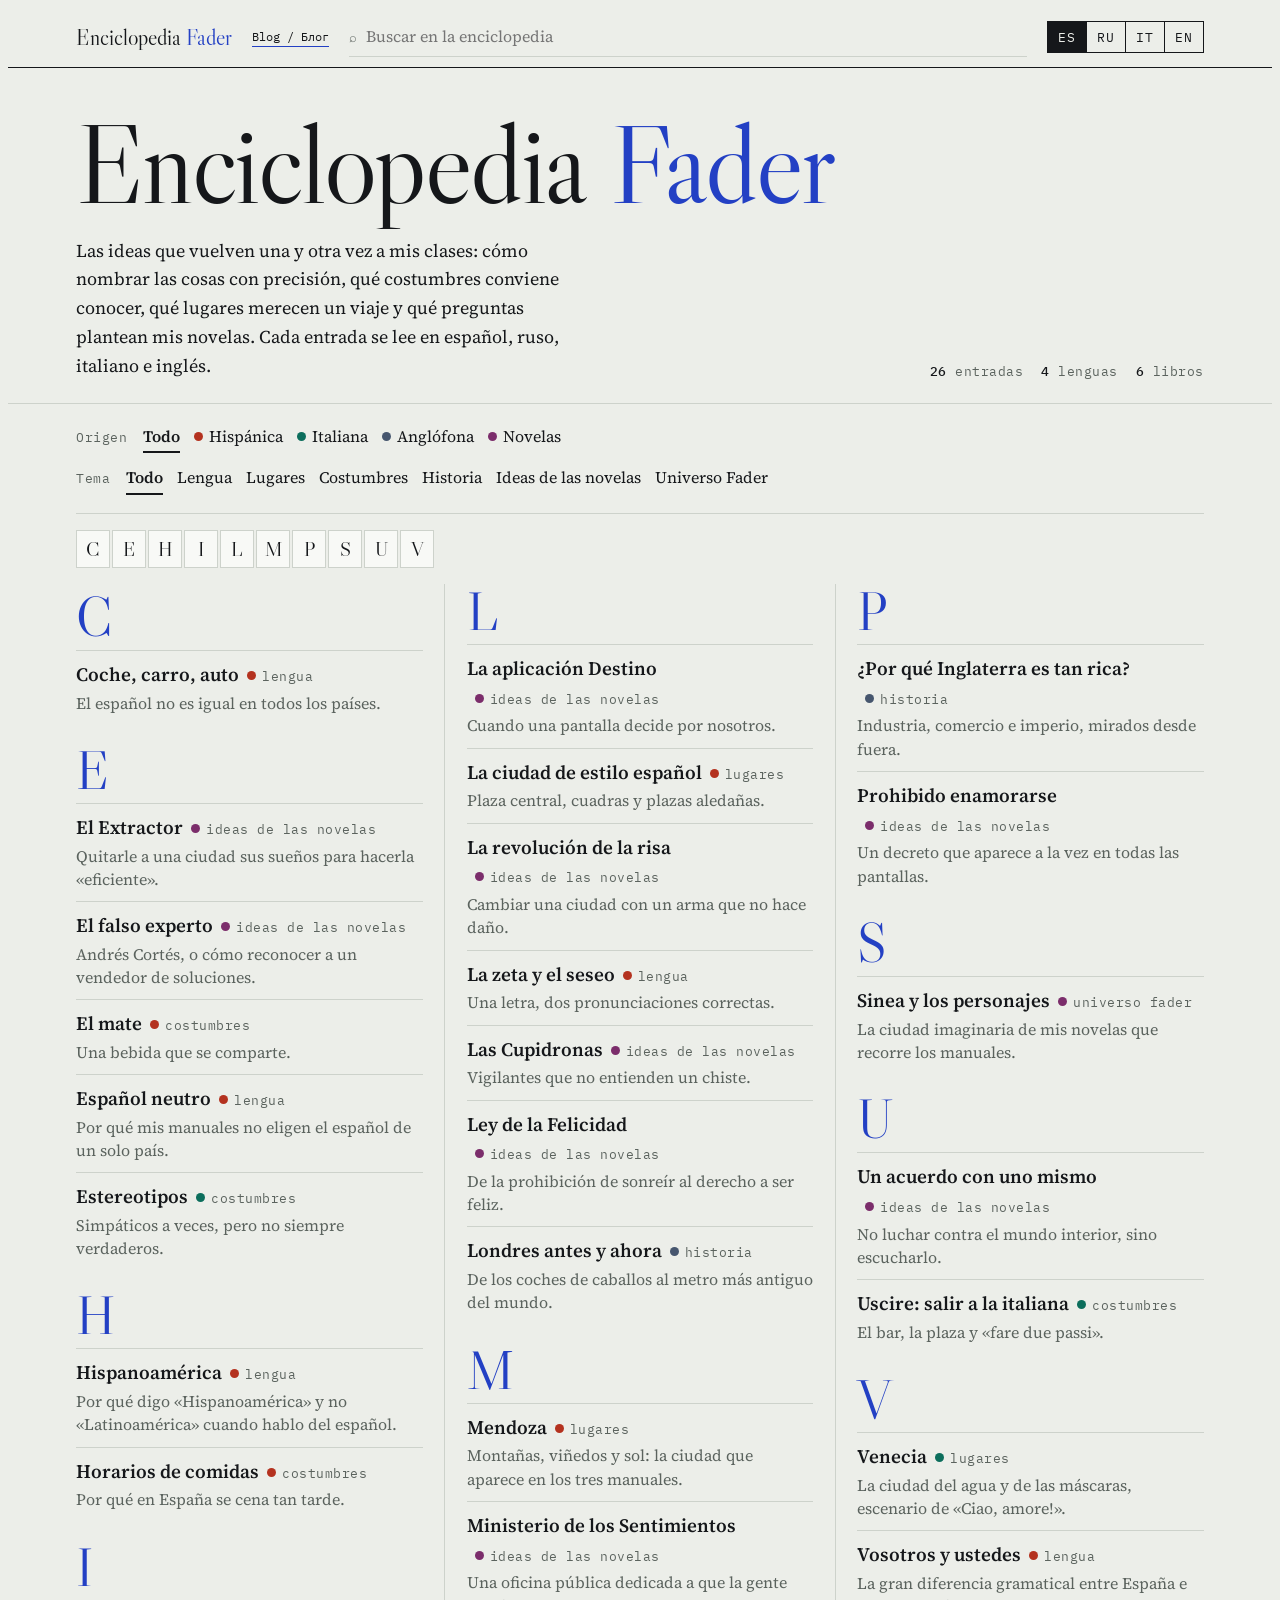
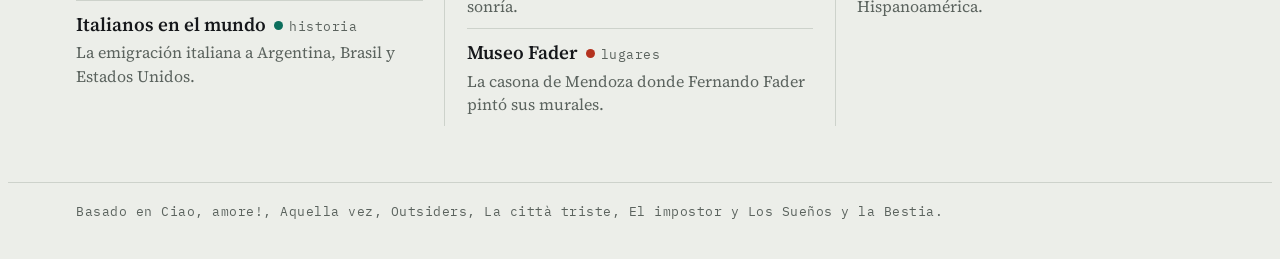
==== commit c7b13a64: "Link new bilingual Blog from Fader homepage" ====
--- a/index.html
+++ b/index.html
@@ -46,6 +46,9 @@
 .langs button:first-child{border-left:0}
 .langs button[aria-pressed="true"]{background:var(--ink);color:var(--paper)}
 
+.blog-link{font-family:var(--mono);font-size:12px;color:var(--ink);text-decoration:none;border-bottom:1px solid var(--cobalt);white-space:nowrap}
+.blog-link:hover{color:var(--cobalt)}
+
 /* masthead */
 .mast{padding-block:44px 22px;border-bottom:1px solid var(--line)}
 .mast h1{font-family:var(--display);font-weight:400;font-size:clamp(46px,9vw,112px);line-height:.92;letter-spacing:-.02em;margin:0;text-wrap:balance}
@@ -130,6 +133,7 @@
 <body>
 <header class="bar"><div class="in">
   <a class="word" href="#inicio" id="home">Enciclopedia <i>Fader</i></a>
+  <a class="blog-link" href="blog/">Blog / Блог</a>
   <label class="search"><span class="mono" aria-hidden="true">⌕</span><input id="q" type="search" autocomplete="off"></label>
   <div class="langs" role="group" aria-label="Idioma / Language">
     <button type="button" data-l="es">ES</button><button type="button" data-l="ru">RU</button><button type="button" data-l="it">IT</button><button type="button" data-l="en">EN</button>
@@ -140,13 +144,13 @@
 
 <script>
 const UI={
- es:{tag:"Conceptos culturales de Luis Fader",intro:"Las ideas que vuelven una y otra vez a mis clases: cómo nombrar las cosas con precisión, qué costumbres conviene conocer, qué lugares merecen un viaje y qué preguntas plantean mis novelas. Cada entrada se lee en español, ruso, italiano e inglés.",search:"Buscar en la enciclopedia",entries:"entradas",langs:"lenguas",books:"libros",cat:"Tema",cult:"Origen",all:"Todo",none:"Ninguna entrada coincide con la búsqueda.",back:"← Índice",card:"Ficha",src:"Fuente",see:"Véase también",prev:"Anterior",next:"Siguiente",foot:"Basado en Ciao, amore!, Aquella vez, Outsiders, La città triste, El impostor y Los Sueños y la Bestia.",
+ es:{brand:"Enciclopedia <i>Fader</i>",title:"Enciclopedia Fader",tag:"Conceptos culturales de Luis Fader",intro:"Las ideas que vuelven una y otra vez a mis clases: cómo nombrar las cosas con precisión, qué costumbres conviene conocer, qué lugares merecen un viaje y qué preguntas plantean mis novelas. Cada entrada se lee en español, ruso, italiano e inglés.",search:"Buscar en la enciclopedia",entries:"entradas",langs:"lenguas",books:"libros",cat:"Tema",cult:"Origen",all:"Todo",none:"Ninguna entrada coincide con la búsqueda.",back:"← Índice",card:"Ficha",src:"Fuente",see:"Véase también",prev:"Anterior",next:"Siguiente",foot:"Basado en Ciao, amore!, Aquella vez, Outsiders, La città triste, El impostor y Los Sueños y la Bestia.",
   cats:{lengua:"Lengua",lugares:"Lugares",costumbres:"Costumbres",historia:"Historia",ideas:"Ideas de las novelas",universo:"Universo Fader"},cults:{es:"Hispánica",it:"Italiana",en:"Anglófona",novela:"Novelas"},names:{es:"Español",ru:"Ruso",it:"Italiano",en:"Inglés"}},
- ru:{tag:"Культурные понятия Луиса Фадера",intro:"Идеи, к которым я снова и снова возвращаюсь на уроках: как точно называть вещи, какие обычаи полезно знать, какие места стоят поездки и какие вопросы ставят мои романы. Каждую статью можно прочитать на испанском, русском, итальянском и английском.",search:"Поиск по энциклопедии",entries:"статей",langs:"языка",books:"книг",cat:"Тема",cult:"Источник",all:"Все",none:"Ничего не найдено.",back:"← Указатель",card:"Карточка",src:"Источник",see:"См. также",prev:"Предыдущая",next:"Следующая",foot:"На основе книг Ciao, amore!, Aquella vez, Outsiders, La città triste, El impostor и Los Sueños y la Bestia.",
+ ru:{brand:"Энциклопедия <i>Фадера</i>",title:"Энциклопедия Фадера",tag:"Культурные понятия Луиса Фадера",intro:"Идеи, к которым я снова и снова возвращаюсь на уроках: как точно называть вещи, какие обычаи полезно знать, какие места стоят поездки и какие вопросы ставят мои романы. Каждую статью можно прочитать на испанском, русском, итальянском и английском.",search:"Поиск по энциклопедии",entries:"статей",langs:"языка",books:"книг",cat:"Тема",cult:"Источник",all:"Все",none:"Ничего не найдено.",back:"← Указатель",card:"Карточка",src:"Источник",see:"См. также",prev:"Предыдущая",next:"Следующая",foot:"На основе книг Ciao, amore!, Aquella vez, Outsiders, La città triste, El impostor и Los Sueños y la Bestia.",
   cats:{lengua:"Язык",lugares:"Места",costumbres:"Обычаи",historia:"История",ideas:"Идеи романов",universo:"Мир Фадера"},cults:{es:"Испаноязычная",it:"Итальянская",en:"Англоязычная",novela:"Романы"},names:{es:"Испанский",ru:"Русский",it:"Итальянский",en:"Английский"}},
- it:{tag:"Concetti culturali di Luis Fader",intro:"Le idee che tornano sempre nelle mie lezioni: come chiamare le cose con precisione, quali usanze conviene conoscere, quali luoghi meritano un viaggio e quali domande pongono i miei romanzi. Ogni voce si legge in spagnolo, russo, italiano e inglese.",search:"Cerca nell’enciclopedia",entries:"voci",langs:"lingue",books:"libri",cat:"Tema",cult:"Origine",all:"Tutto",none:"Nessuna voce corrisponde alla ricerca.",back:"← Indice",card:"Scheda",src:"Fonte",see:"Vedi anche",prev:"Precedente",next:"Successiva",foot:"Basato su Ciao, amore!, Aquella vez, Outsiders, La città triste, El impostor e Los Sueños y la Bestia.",
+ it:{brand:"Enciclopedia <i>Fader</i>",title:"Enciclopedia Fader",tag:"Concetti culturali di Luis Fader",intro:"Le idee che tornano sempre nelle mie lezioni: come chiamare le cose con precisione, quali usanze conviene conoscere, quali luoghi meritano un viaggio e quali domande pongono i miei romanzi. Ogni voce si legge in spagnolo, russo, italiano e inglese.",search:"Cerca nell’enciclopedia",entries:"voci",langs:"lingue",books:"libri",cat:"Tema",cult:"Origine",all:"Tutto",none:"Nessuna voce corrisponde alla ricerca.",back:"← Indice",card:"Scheda",src:"Fonte",see:"Vedi anche",prev:"Precedente",next:"Successiva",foot:"Basato su Ciao, amore!, Aquella vez, Outsiders, La città triste, El impostor e Los Sueños y la Bestia.",
   cats:{lengua:"Lingua",lugares:"Luoghi",costumbres:"Costumi",historia:"Storia",ideas:"Idee dei romanzi",universo:"Universo Fader"},cults:{es:"Ispanica",it:"Italiana",en:"Anglofona",novela:"Romanzi"},names:{es:"Spagnolo",ru:"Russo",it:"Italiano",en:"Inglese"}},
- en:{tag:"Cultural concepts by Luis Fader",intro:"The ideas that keep coming back in my classes: how to name things precisely, which customs are worth knowing, which places deserve a trip and what questions my novels raise. Every entry can be read in Spanish, Russian, Italian and English.",search:"Search the encyclopedia",entries:"entries",langs:"languages",books:"books",cat:"Topic",cult:"Origin",all:"All",none:"No entry matches your search.",back:"← Index",card:"Card",src:"Source",see:"See also",prev:"Previous",next:"Next",foot:"Based on Ciao, amore!, Aquella vez, Outsiders, La città triste, El impostor and Los Sueños y la Bestia.",
+ en:{brand:"The <i>Fader</i> Encyclopedia",title:"The Fader Encyclopedia",tag:"Cultural concepts by Luis Fader",intro:"The ideas that keep coming back in my classes: how to name things precisely, which customs are worth knowing, which places deserve a trip and what questions my novels raise. Every entry can be read in Spanish, Russian, Italian and English.",search:"Search the encyclopedia",entries:"entries",langs:"languages",books:"books",cat:"Topic",cult:"Origin",all:"All",none:"No entry matches your search.",back:"← Index",card:"Card",src:"Source",see:"See also",prev:"Previous",next:"Next",foot:"Based on Ciao, amore!, Aquella vez, Outsiders, La città triste, El impostor and Los Sueños y la Bestia.",
   cats:{lengua:"Language",lugares:"Places",costumbres:"Customs",historia:"History",ideas:"Ideas from the novels",universo:"Fader universe"},cults:{es:"Hispanic",it:"Italian",en:"English-speaking",novela:"Novels"},names:{es:"Spanish",ru:"Russian",it:"Italian",en:"English"}}
 };
 const A=[
@@ -356,7 +360,7 @@
   const groups=[];list.forEach(a=>{const L=initial(a);let g=groups.find(x=>x.L===L);if(!g)groups.push(g={L,items:[]});g.items.push(a);});
   const tabs=(obj,state,attr,dotted)=>`<button type="button" class="tab" data-${attr}="" aria-pressed="${state===null}">${U.all}</button>`+Object.entries(obj).map(([k,v])=>`<button type="button" class="tab ${dotted?k:""}" data-${attr}="${k}" aria-pressed="${state===k}">${dotted?'<span class="dot"></span>':""}${v}</button>`).join("");
   return `<section class="mast"><div class="in">
-    <h1>Enciclopedia <em>Fader</em></h1>
+    <h1>${U.brand.replace(/<\/?i>/g,m=>m.replace("i","em"))}</h1>
     <div class="sub"><p>${U.intro}</p><div class="facts mono"><span><b>${A.length}</b> ${U.entries}</span><span><b>4</b> ${U.langs}</span><span><b>6</b> ${U.books}</span></div></div>
   </div></section>
   <div class="in">
@@ -391,10 +395,12 @@
 function render(keepScroll){
   const U=UI[lang],v=$("view");
   document.documentElement.lang=lang;
+  $("home").innerHTML=U.brand;
   $("q").placeholder=U.search;$("q").setAttribute("aria-label",U.search);$("foot").textContent=U.foot;
   document.querySelectorAll(".langs button").forEach(b=>b.setAttribute("aria-pressed",String(b.dataset.l===lang)));
   const a=cur&&A.find(x=>x.id===cur);
   v.innerHTML=a?artView(a):homeView();
+  document.title=a?a.t[lang].h+" — "+U.title:U.title;
   v.querySelectorAll("[data-go]").forEach(el=>el.addEventListener("click",e=>{e.preventDefault();go(el.dataset.go);}));
   v.querySelectorAll("[data-home]").forEach(el=>el.onclick=()=>go(null));
   v.querySelectorAll("[data-lang]").forEach(el=>el.onclick=()=>setLang(el.dataset.lang));
